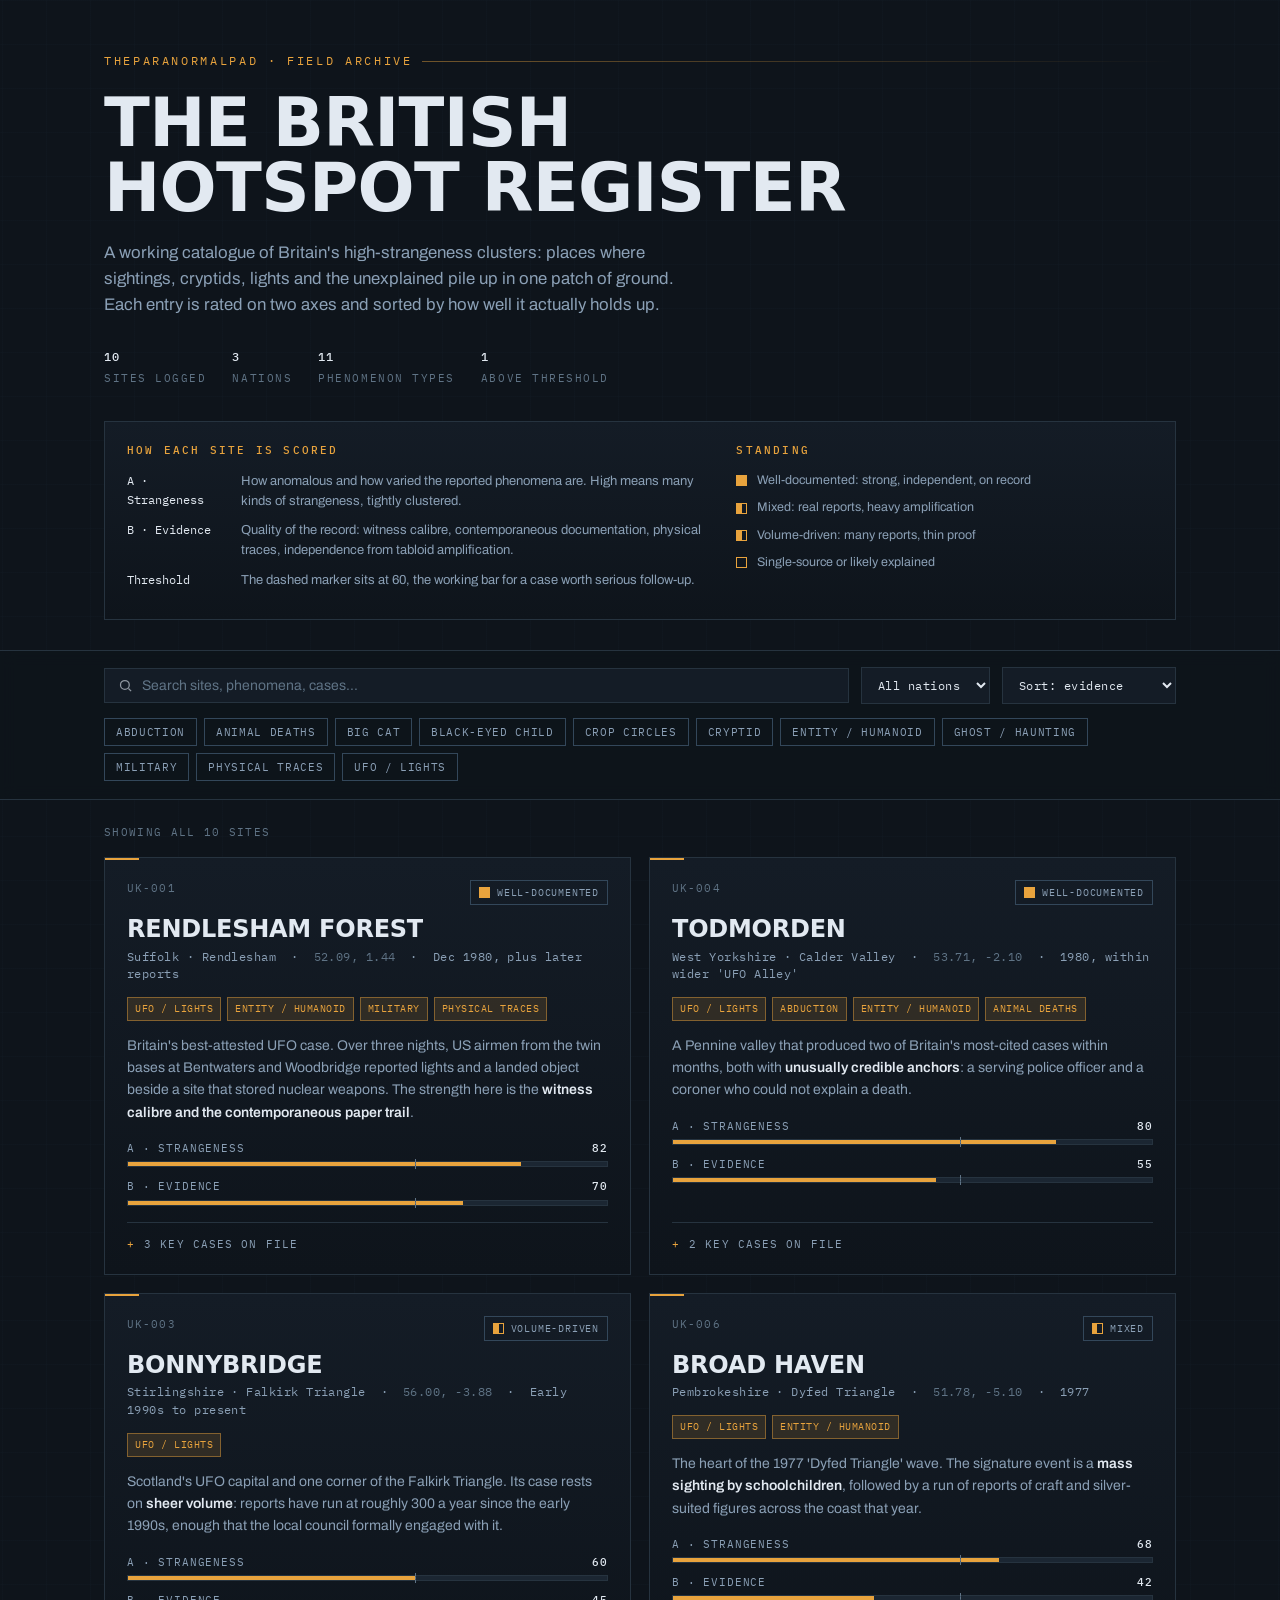
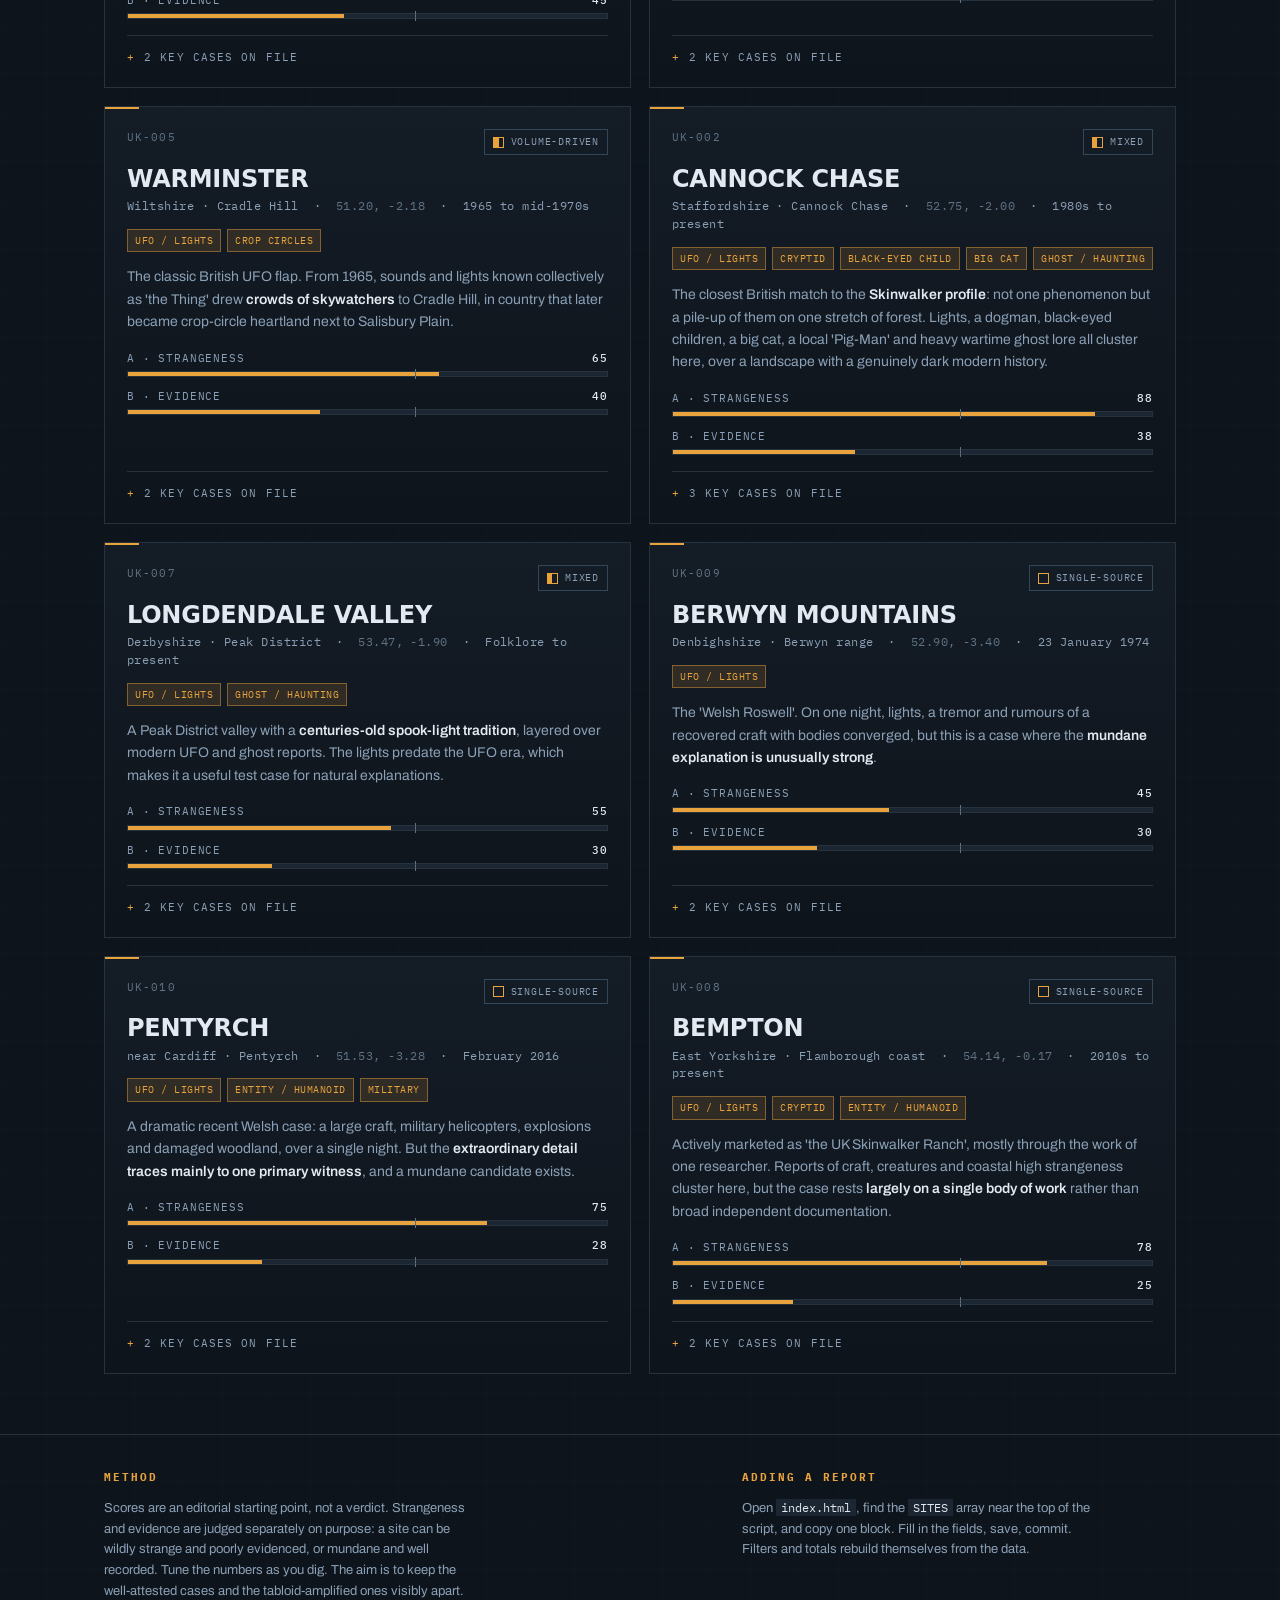
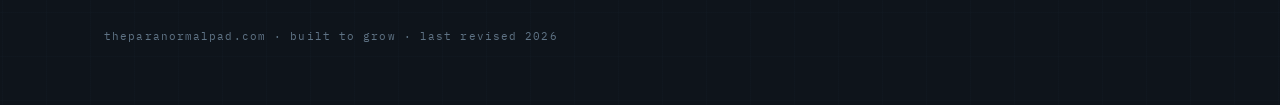
==== index.html @ cc6f07d6 "Create index.html" ====
<!DOCTYPE html>
<html lang="en-GB">
<head>
<meta charset="UTF-8" />
<meta name="viewport" content="width=device-width, initial-scale=1.0" />
<title>The British Hotspot Register</title>
<meta name="description" content="A working field catalogue of Britain's high-strangeness clusters, rated for strangeness and evidence quality." />
<link rel="preconnect" href="https://fonts.googleapis.com" />
<link rel="preconnect" href="https://fonts.gstatic.com" crossorigin />
<link href="https://fonts.googleapis.com/css2?family=Archivo:wght@400;500;600&family=Archivo+Expanded:wght@600;700;800&family=IBM+Plex+Mono:wght@400;500&display=swap" rel="stylesheet" />
<style>
  :root{
    --ink:#0e141b;
    --ink-2:#141c26;
    --ink-3:#1b2632;
    --line:#26333f;
    --line-2:#33475a;
    --haze:#8ba0b6;
    --haze-dim:#5f7385;
    --paper:#e2e9f1;
    --amber:#e8a33d;
    --amber-soft:rgba(232,163,61,0.14);
    --amber-line:rgba(232,163,61,0.45);
    --disp:"Archivo Expanded",system-ui,sans-serif;
    --body:"Archivo",system-ui,sans-serif;
    --mono:"IBM Plex Mono",ui-monospace,monospace;
  }

  *{box-sizing:border-box;margin:0;padding:0}

  html{scroll-behavior:smooth}

  body{
    background:var(--ink);
    color:var(--paper);
    font-family:var(--body);
    font-size:16px;
    line-height:1.55;
    -webkit-font-smoothing:antialiased;
    /* faint survey-grid wash, kept very low so it reads as texture not decoration */
    background-image:
      linear-gradient(rgba(51,71,90,0.05) 1px,transparent 1px),
      linear-gradient(90deg,rgba(51,71,90,0.05) 1px,transparent 1px);
    background-size:44px 44px;
    background-position:center top;
  }

  .wrap{max-width:1120px;margin:0 auto;padding:0 24px}

  /* ---------- Masthead ---------- */
  header{
    border-bottom:1px solid var(--line);
    padding:52px 0 30px;
    position:relative;
  }
  .eyebrow{
    font-family:var(--mono);
    font-size:12px;
    letter-spacing:0.22em;
    text-transform:uppercase;
    color:var(--amber);
    display:flex;
    gap:10px;
    align-items:center;
  }
  .eyebrow::after{
    content:"";
    height:1px;
    flex:1;
    background:linear-gradient(90deg,var(--amber-line),transparent);
  }
  h1{
    font-family:var(--disp);
    font-weight:800;
    font-size:clamp(2.1rem,6vw,4.2rem);
    line-height:0.98;
    letter-spacing:-0.01em;
    margin:20px 0 0;
    text-transform:uppercase;
  }
  .lede{
    color:var(--haze);
    max-width:60ch;
    margin-top:18px;
    font-size:1.05rem;
  }

  .readout{
    display:flex;
    flex-wrap:wrap;
    gap:26px;
    margin-top:30px;
    font-family:var(--mono);
    font-size:12px;
    letter-spacing:0.05em;
    color:var(--haze);
  }
  .readout b{color:var(--paper);font-weight:500}
  .readout span{display:block;color:var(--haze-dim);font-size:11px;letter-spacing:0.14em;text-transform:uppercase;margin-top:3px}

  /* ---------- Method key ---------- */
  .key{
    margin-top:34px;
    border:1px solid var(--line);
    background:linear-gradient(180deg,var(--ink-2),var(--ink));
    padding:20px 22px;
    display:grid;
    grid-template-columns:1.4fr 1fr;
    gap:26px;
  }
  .key h2{
    font-family:var(--mono);
    font-weight:500;
    font-size:11px;
    letter-spacing:0.2em;
    text-transform:uppercase;
    color:var(--amber);
    margin-bottom:12px;
  }
  .axis-row{display:flex;align-items:baseline;gap:10px;margin-bottom:9px;font-size:13px;color:var(--haze)}
  .axis-tag{font-family:var(--mono);color:var(--paper);font-size:12px;min-width:104px}
  .tiers{display:flex;flex-direction:column;gap:8px}
  .tier-line{display:flex;align-items:center;gap:10px;font-size:12.5px;color:var(--haze)}
  .pip{width:11px;height:11px;border:1px solid var(--amber);flex:none}
  .pip.solid{background:var(--amber)}
  .pip.two{background:linear-gradient(90deg,var(--amber) 50%,transparent 50%)}
  .pip.hollow{background:transparent}

  /* ---------- Controls ---------- */
  .controls{
    position:sticky;
    top:0;
    z-index:20;
    background:rgba(14,20,27,0.9);
    backdrop-filter:blur(8px);
    border-bottom:1px solid var(--line);
    padding:16px 0;
    margin-top:0;
  }
  .controls .wrap{display:flex;flex-wrap:wrap;gap:12px;align-items:center}
  .search{
    flex:1 1 220px;
    display:flex;align-items:center;gap:9px;
    background:var(--ink-2);
    border:1px solid var(--line);
    padding:9px 13px;
  }
  .search:focus-within{border-color:var(--amber-line)}
  .search svg{flex:none;opacity:0.6}
  .search input{
    background:none;border:none;outline:none;color:var(--paper);
    font-family:var(--body);font-size:14px;width:100%;
  }
  .search input::placeholder{color:var(--haze-dim)}

  select{
    background:var(--ink-2);
    color:var(--paper);
    border:1px solid var(--line);
    padding:9px 12px;
    font-family:var(--mono);
    font-size:12px;
    letter-spacing:0.04em;
    cursor:pointer;
  }
  select:focus-visible{outline:2px solid var(--amber);outline-offset:1px}

  .chips{display:flex;flex-wrap:wrap;gap:7px;padding:14px 0 2px}
  .chip{
    font-family:var(--mono);
    font-size:11px;
    letter-spacing:0.06em;
    text-transform:uppercase;
    color:var(--haze);
    background:transparent;
    border:1px solid var(--line-2);
    padding:6px 11px;
    cursor:pointer;
    transition:border-color .15s,color .15s,background .15s;
  }
  .chip:hover{color:var(--paper);border-color:var(--line-2)}
  .chip[aria-pressed="true"]{
    color:var(--ink);
    background:var(--amber);
    border-color:var(--amber);
  }
  .chip:focus-visible{outline:2px solid var(--amber);outline-offset:2px}

  .count{
    font-family:var(--mono);
    font-size:11px;
    letter-spacing:0.12em;
    text-transform:uppercase;
    color:var(--haze-dim);
    padding:16px 0 4px;
  }

  /* ---------- Cards ---------- */
  main{padding:8px 0 60px}
  .grid{display:grid;grid-template-columns:repeat(2,1fr);gap:18px;margin-top:12px}

  .card{
    border:1px solid var(--line);
    background:linear-gradient(180deg,var(--ink-2),var(--ink));
    padding:22px 22px 18px;
    display:flex;
    flex-direction:column;
    position:relative;
    opacity:0;
    transform:translateY(14px);
    animation:rise .5s ease forwards;
  }
  @keyframes rise{to{opacity:1;transform:none}}
  .card:hover{border-color:var(--line-2)}
  .card::before{
    content:"";
    position:absolute;top:0;left:0;width:34px;height:2px;background:var(--amber);
  }

  .card-top{display:flex;justify-content:space-between;align-items:flex-start;gap:12px}
  .caseid{font-family:var(--mono);font-size:11px;color:var(--haze-dim);letter-spacing:0.1em}
  .stamp{
    font-family:var(--mono);
    font-size:10px;
    letter-spacing:0.08em;
    text-transform:uppercase;
    color:var(--haze);
    border:1px solid var(--line-2);
    padding:4px 8px;
    display:flex;align-items:center;gap:7px;
    white-space:nowrap;
  }

  .card h3{
    font-family:var(--disp);
    font-weight:700;
    font-size:1.5rem;
    line-height:1.05;
    text-transform:uppercase;
    margin:12px 0 5px;
    letter-spacing:-0.01em;
  }
  .place{font-family:var(--mono);font-size:11.5px;color:var(--haze);letter-spacing:0.04em;margin-bottom:14px}
  .place .coords{color:var(--haze-dim)}

  .tags{display:flex;flex-wrap:wrap;gap:6px;margin-bottom:14px}
  .tag{
    font-family:var(--mono);
    font-size:10px;
    letter-spacing:0.05em;
    text-transform:uppercase;
    color:var(--amber);
    background:var(--amber-soft);
    border:1px solid var(--amber-line);
    padding:3px 7px;
  }

  .summary{color:var(--haze);font-size:14px;line-height:1.6;margin-bottom:16px}
  .summary strong{color:var(--paper);font-weight:600}

  /* twin-axis meters: the signature element */
  .meters{display:flex;flex-direction:column;gap:11px;margin-bottom:16px}
  .meter-label{
    display:flex;justify-content:space-between;
    font-family:var(--mono);font-size:10.5px;letter-spacing:0.08em;
    text-transform:uppercase;color:var(--haze);margin-bottom:5px;
  }
  .meter-label b{color:var(--paper);font-weight:500}
  .track{position:relative;height:6px;background:var(--ink-3);border:1px solid var(--line)}
  .fill{position:absolute;left:0;top:0;bottom:0;background:var(--amber)}
  .thresh{position:absolute;top:-3px;bottom:-3px;width:1px;background:var(--line-2);border-left:1px dashed var(--haze-dim)}

  details{border-top:1px solid var(--line);margin-top:auto}
  summary{
    list-style:none;cursor:pointer;
    font-family:var(--mono);font-size:11px;letter-spacing:0.1em;text-transform:uppercase;
    color:var(--haze);padding:13px 0 3px;display:flex;align-items:center;gap:9px;
  }
  summary::-webkit-details-marker{display:none}
  summary .plus{color:var(--amber);transition:transform .2s}
  details[open] summary .plus{transform:rotate(45deg)}
  summary:focus-visible{outline:2px solid var(--amber);outline-offset:2px}

  .cases{padding:6px 0 4px}
  .caserow{padding:10px 0;border-bottom:1px solid var(--line)}
  .caserow:last-child{border-bottom:none}
  .caseyr{font-family:var(--mono);font-size:11px;color:var(--amber);letter-spacing:0.05em}
  .casetitle{color:var(--paper);font-size:13.5px;font-weight:600;margin:2px 0 3px}
  .casedesc{color:var(--haze);font-size:13px;line-height:1.55}

  .notes{
    margin-top:12px;padding:12px 14px;background:var(--ink-3);border-left:2px solid var(--line-2);
    font-size:12.5px;color:var(--haze);line-height:1.55;
  }
  .notes b{color:var(--haze);font-family:var(--mono);font-size:10px;letter-spacing:0.12em;text-transform:uppercase;display:block;margin-bottom:5px;color:var(--haze-dim)}

  .sources{display:flex;flex-wrap:wrap;gap:14px;margin-top:14px;padding-top:12px;border-top:1px solid var(--line)}
  .sources a,.sources span{
    font-family:var(--mono);font-size:11px;letter-spacing:0.03em;color:var(--haze);
    text-decoration:none;border-bottom:1px solid transparent;
  }
  .sources a:hover{color:var(--amber);border-bottom-color:var(--amber-line)}
  .sources span{color:var(--haze-dim)}

  .empty{
    grid-column:1/-1;text-align:center;padding:60px 20px;color:var(--haze-dim);
    font-family:var(--mono);font-size:13px;letter-spacing:0.05em;
  }

  /* ---------- Footer ---------- */
  footer{border-top:1px solid var(--line);padding:34px 0 60px;color:var(--haze-dim);font-size:13px}
  footer .fgrid{display:grid;grid-template-columns:1.4fr 1fr;gap:30px}
  footer h4{font-family:var(--mono);font-size:11px;letter-spacing:0.18em;text-transform:uppercase;color:var(--amber);margin-bottom:12px}
  footer p{color:var(--haze);line-height:1.6;max-width:52ch}
  footer code{font-family:var(--mono);font-size:12px;color:var(--paper);background:var(--ink-3);padding:1px 5px}
  .brand{margin-top:26px;font-family:var(--mono);font-size:11px;letter-spacing:0.1em;color:var(--haze-dim)}

  @media (max-width:820px){
    .grid{grid-template-columns:1fr}
    .key{grid-template-columns:1fr;gap:18px}
    footer .fgrid{grid-template-columns:1fr}
  }
  @media (prefers-reduced-motion:reduce){
    .card{animation:none;opacity:1;transform:none}
    html{scroll-behavior:auto}
    summary .plus,.details[open] summary .plus{transition:none}
  }
</style>
</head>
<body>

<header>
  <div class="wrap">
    <div class="eyebrow">theparanormalpad · field archive</div>
    <h1>The British<br />Hotspot Register</h1>
    <p class="lede">A working catalogue of Britain's high-strangeness clusters: places where sightings, cryptids, lights and the unexplained pile up in one patch of ground. Each entry is rated on two axes and sorted by how well it actually holds up.</p>

    <div class="readout" id="readout"></div>

    <div class="key">
      <div>
        <h2>How each site is scored</h2>
        <div class="axis-row"><span class="axis-tag">A · Strangeness</span><span>How anomalous and how varied the reported phenomena are. High means many kinds of strangeness, tightly clustered.</span></div>
        <div class="axis-row"><span class="axis-tag">B · Evidence</span><span>Quality of the record: witness calibre, contemporaneous documentation, physical traces, independence from tabloid amplification.</span></div>
        <div class="axis-row"><span class="axis-tag">Threshold</span><span>The dashed marker sits at 60, the working bar for a case worth serious follow-up.</span></div>
      </div>
      <div>
        <h2>Standing</h2>
        <div class="tiers">
          <div class="tier-line"><span class="pip solid"></span> Well-documented: strong, independent, on record</div>
          <div class="tier-line"><span class="pip two"></span> Mixed: real reports, heavy amplification</div>
          <div class="tier-line"><span class="pip two"></span> Volume-driven: many reports, thin proof</div>
          <div class="tier-line"><span class="pip hollow"></span> Single-source or likely explained</div>
        </div>
      </div>
    </div>
  </div>
</header>

<div class="controls">
  <div class="wrap">
    <label class="search">
      <svg width="15" height="15" viewBox="0 0 24 24" fill="none" stroke="currentColor" stroke-width="2"><circle cx="11" cy="11" r="7"/><path d="M21 21l-4.3-4.3"/></svg>
      <input type="text" id="search" placeholder="Search sites, phenomena, cases..." aria-label="Search the register" />
    </label>
    <select id="nation" aria-label="Filter by nation">
      <option value="">All nations</option>
      <option value="England">England</option>
      <option value="Scotland">Scotland</option>
      <option value="Wales">Wales</option>
    </select>
    <select id="sort" aria-label="Sort sites">
      <option value="evidence">Sort: evidence</option>
      <option value="strangeness">Sort: strangeness</option>
      <option value="az">Sort: A to Z</option>
    </select>
  </div>
  <div class="wrap"><div class="chips" id="chips" role="group" aria-label="Filter by phenomenon"></div></div>
</div>

<main>
  <div class="wrap">
    <div class="count" id="count"></div>
    <div class="grid" id="grid"></div>
  </div>
</main>

<footer>
  <div class="wrap">
    <div class="fgrid">
      <div>
        <h4>Method</h4>
        <p>Scores are an editorial starting point, not a verdict. Strangeness and evidence are judged separately on purpose: a site can be wildly strange and poorly evidenced, or mundane and well recorded. Tune the numbers as you dig. The aim is to keep the well-attested cases and the tabloid-amplified ones visibly apart.</p>
      </div>
      <div>
        <h4>Adding a report</h4>
        <p>Open <code>index.html</code>, find the <code>SITES</code> array near the top of the script, and copy one block. Fill in the fields, save, commit. Filters and totals rebuild themselves from the data.</p>
      </div>
    </div>
    <div class="brand">theparanormalpad.com · built to grow · last revised 2026</div>
  </div>
</footer>

<script>
/* =====================================================================
   THE BRITISH HOTSPOT REGISTER  ·  data
   ---------------------------------------------------------------------
   To add a site, copy one { ... } block and edit it. Fields:
     id          short case code, shown top-left (e.g. "UK-011")
     name        site name
     nation      "England" | "Scotland" | "Wales"
     region      county / area line
     coords      rough lat,long as a string (for your future map)
     period      active date range, free text
     phenomena   array of tags (reused across the site to build filters)
     tier        "documented" | "mixed" | "volume" | "single"
     strangeness 0-100  (Axis A)
     evidence    0-100  (Axis B)
     summary     1-2 sentences, your words. <strong> allowed.
     cases       array of { year, title, desc }
     notes       skeptical / context line (optional)
     sources     array of { label, url }  -- omit url for a text-only note
   Keep dashes as plain hyphens.
   ===================================================================== */

const SITES = [
  {
    id:"UK-001", name:"Rendlesham Forest", nation:"England",
    region:"Suffolk · Rendlesham", coords:"52.09, 1.44",
    period:"Dec 1980, plus later reports",
    phenomena:["UFO / Lights","Entity / Humanoid","Military","Physical Traces"],
    tier:"documented", strangeness:82, evidence:70,
    summary:"Britain's best-attested UFO case. Over three nights, US airmen from the twin bases at Bentwaters and Woodbridge reported lights and a landed object beside a site that stored nuclear weapons. The strength here is the <strong>witness calibre and the contemporaneous paper trail</strong>.",
    cases:[
      {year:"1980", title:"The Halt memo", desc:"Deputy base commander Charles Halt filed an official memo describing lights that moved through the trees and appeared to direct beams down toward the weapons-storage area."},
      {year:"1980", title:"Ground traces", desc:"Investigators reported impressions in the forest floor and raised radiation readings at the alleged landing site, though interpretation of both is disputed."},
      {year:"2010s", title:"Burroughs medical case", desc:"Airman John Burroughs later won recognition of a service-connected injury; his medical records were held classified, a thread that keeps the case alive."}
    ],
    notes:"The mundane candidates (the Orfordness lighthouse, a bright fireball that night) are real and account for parts of it. What they do not cleanly cover is the close-range object multiple trained personnel described.",
    sources:[{label:"Wikipedia: Rendlesham Forest incident", url:"https://en.wikipedia.org/wiki/Rendlesham_Forest_incident"}]
  },
  {
    id:"UK-002", name:"Cannock Chase", nation:"England",
    region:"Staffordshire · Cannock Chase", coords:"52.75, -2.00",
    period:"1980s to present",
    phenomena:["UFO / Lights","Cryptid","Black-Eyed Child","Big Cat","Ghost / Haunting"],
    tier:"mixed", strangeness:88, evidence:38,
    summary:"The closest British match to the <strong>Skinwalker profile</strong>: not one phenomenon but a pile-up of them on one stretch of forest. Lights, a dogman, black-eyed children, a big cat, a local 'Pig-Man' and heavy wartime ghost lore all cluster here, over a landscape with a genuinely dark modern history.",
    cases:[
      {year:"2015", title:"Three red lights", desc:"Multiple witnesses reported a large craft with three red lights hovering over the forest; earlier the same year, hundreds reported a low, slow, house-shaking object."},
      {year:"2013+", title:"Black-eyed child", desc:"Recurring encounters with a pale child with wholly black eyes near Birches Valley. Sincere reports exist, but the story goes viral in cycles and is heavily tabloid-driven."},
      {year:"ongoing", title:"Dogman and big cat", desc:"Werewolf-type and black-panther sightings recur across the Chase, feeding the 'paranormal ecology' idea that one underlying strangeness drives them all."}
    ],
    notes:"A large, dark forest near dense population with a grim real history (the 1960s child murders) is close to a perfect engine for lore, independent of any anomaly. Treat the cluster as real and the cause as open.",
    sources:[
      {label:"Wikipedia: Cannock Chase", url:"https://en.wikipedia.org/wiki/Cannock_Chase"},
      {label:"Weird World: Cannock Chase hotspot", url:"https://weird-world.net/cannock-chase-paranormal-hotspot/"}
    ]
  },
  {
    id:"UK-003", name:"Bonnybridge", nation:"Scotland",
    region:"Stirlingshire · Falkirk Triangle", coords:"56.00, -3.88",
    period:"Early 1990s to present",
    phenomena:["UFO / Lights"],
    tier:"volume", strangeness:60, evidence:45,
    summary:"Scotland's UFO capital and one corner of the Falkirk Triangle. Its case rests on <strong>sheer volume</strong>: reports have run at roughly 300 a year since the early 1990s, enough that the local council formally engaged with it.",
    cases:[
      {year:"1992", title:"The flap begins", desc:"A wave of sightings around Bonnybridge kicked off a run that, unusually, never really stopped, turning a small town into a standing reporting hotspot."},
      {year:"ongoing", title:"Council petitions", desc:"Local councillor Billy Buchanan repeatedly pressed for official investigation on behalf of residents, a rare instance of local government taking the volume seriously."}
    ],
    notes:"Volume is a real phenomenon worth studying, but it is mostly lights and unexplained aerial objects, with little physical evidence. Flight paths and the reputation-feedback loop account for an unknown share.",
    sources:[{label:"Wikipedia: Bonnybridge", url:"https://en.wikipedia.org/wiki/Bonnybridge"}]
  },
  {
    id:"UK-004", name:"Todmorden", nation:"England",
    region:"West Yorkshire · Calder Valley", coords:"53.71, -2.10",
    period:"1980, within wider 'UFO Alley'",
    phenomena:["UFO / Lights","Abduction","Entity / Humanoid","Animal Deaths"],
    tier:"documented", strangeness:80, evidence:55,
    summary:"A Pennine valley that produced two of Britain's most-cited cases within months, both with <strong>unusually credible anchors</strong>: a serving police officer and a coroner who could not explain a death.",
    cases:[
      {year:"1980", title:"PC Alan Godfrey", desc:"A uniformed police officer reported a close encounter and possible missing time on a Todmorden road, later exploring the episode under regression. His standing as a witness is what keeps it discussed."},
      {year:"1980", title:"Zigmund Adamski", desc:"A miner found dead on a coal tip with unexplained burns and an unidentified ointment on his body. The coroner recorded that he could not explain the circumstances."}
    ],
    notes:"The Godfrey regression material is soft evidence and should be held lightly. The Adamski death is genuinely unresolved, which is rarer and more interesting than the UFO framing usually given it.",
    sources:[
      {label:"Wikipedia: Alan Godfrey", url:"https://en.wikipedia.org/wiki/Alan_Godfrey"},
      {label:"Wikipedia: Zigmund Adamski", url:"https://en.wikipedia.org/wiki/Zigmund_Adamski"}
    ]
  },
  {
    id:"UK-005", name:"Warminster", nation:"England",
    region:"Wiltshire · Cradle Hill", coords:"51.20, -2.18",
    period:"1965 to mid-1970s",
    phenomena:["UFO / Lights","Crop Circles"],
    tier:"volume", strangeness:65, evidence:40,
    summary:"The classic British UFO flap. From 1965, sounds and lights known collectively as 'the Thing' drew <strong>crowds of skywatchers</strong> to Cradle Hill, in country that later became crop-circle heartland next to Salisbury Plain.",
    cases:[
      {year:"1965", title:"The Thing", desc:"Reports of strange sounds and aerial objects around Warminster, popularised by local journalist Arthur Shuttlewood, grew into a years-long public phenomenon."},
      {year:"1960s-70s", title:"Cradle Hill vigils", desc:"Organised night watches drew large groups hoping to witness the lights, making Warminster an early template for the UFO-tourism feedback loop."}
    ],
    notes:"Proximity to a major military training area supplies obvious candidates for lights and sounds. The flap is historically important but heavily anecdotal and era-bound.",
    sources:[{label:"Wikipedia: Warminster", url:"https://en.wikipedia.org/wiki/Warminster"}]
  },
  {
    id:"UK-006", name:"Broad Haven", nation:"Wales",
    region:"Pembrokeshire · Dyfed Triangle", coords:"51.78, -5.10",
    period:"1977",
    phenomena:["UFO / Lights","Entity / Humanoid"],
    tier:"mixed", strangeness:68, evidence:42,
    summary:"The heart of the 1977 'Dyfed Triangle' wave. The signature event is a <strong>mass sighting by schoolchildren</strong>, followed by a run of reports of craft and silver-suited figures across the coast that year.",
    cases:[
      {year:"1977", title:"The school sighting", desc:"Pupils at Broad Haven Primary reported seeing a landed craft during a break; separated and asked to draw it, several produced broadly matching sketches."},
      {year:"1977", title:"Ripperston Farm", desc:"A nearby farm became a focus for reports of humanoid figures and further craft, extending the wave through the wider area."}
    ],
    notes:"Multiple young witnesses give the school case some weight, but children can prime each other, and later hoax explanations circulate. Genuine, but soft.",
    sources:[{label:"Wikipedia: Broad Haven", url:"https://en.wikipedia.org/wiki/Broad_Haven"}]
  },
  {
    id:"UK-007", name:"Longdendale Valley", nation:"England",
    region:"Derbyshire · Peak District", coords:"53.47, -1.90",
    period:"Folklore to present",
    phenomena:["UFO / Lights","Ghost / Haunting"],
    tier:"mixed", strangeness:55, evidence:30,
    summary:"A Peak District valley with a <strong>centuries-old spook-light tradition</strong>, layered over modern UFO and ghost reports. The lights predate the UFO era, which makes it a useful test case for natural explanations.",
    cases:[
      {year:"long-standing", title:"The Longdendale Lights", desc:"Recurring accounts of moving lights on the hills, long folded into local folklore before anyone framed them as UFOs."},
      {year:"modern", title:"Layered reports", desc:"Later decades added ghost sightings and aerial anomalies, giving the valley a multi-phenomenon reputation on a smaller scale than Cannock."}
    ],
    notes:"Earth-light and mundane candidates (distant headlights, atmospheric effects) are strong here precisely because the tradition is so old and so tied to specific terrain.",
    sources:[{label:"Wikipedia: Longdendale", url:"https://en.wikipedia.org/wiki/Longdendale"}]
  },
  {
    id:"UK-008", name:"Bempton", nation:"England",
    region:"East Yorkshire · Flamborough coast", coords:"54.14, -0.17",
    period:"2010s to present",
    phenomena:["UFO / Lights","Cryptid","Entity / Humanoid"],
    tier:"single", strangeness:78, evidence:25,
    summary:"Actively marketed as 'the UK Skinwalker Ranch', mostly through the work of one researcher. Reports of craft, creatures and coastal high strangeness cluster here, but the case rests <strong>largely on a single body of work</strong> rather than broad independent documentation.",
    cases:[
      {year:"ongoing", title:"Sinclair's casework", desc:"Researcher Paul Sinclair has compiled sightings along this stretch of coast and frames Bempton and the Flamborough area as a live, ongoing hotspot."},
      {year:"ongoing", title:"The branding", desc:"The direct 'British Skinwalker' comparison drives much of the attention, which is a reason to weigh the label separately from the underlying reports."}
    ],
    notes:"Take this one with more salt than the others: it is closer to one investigator building a case than an independently established cluster. Worth tracking, not yet worth leaning on.",
    sources:[
      {label:"Paranormal lecture (Sinclair)", url:"https://filezip.substack.com/p/the-uk-skinwalker-ranch-the-expose"}
    ]
  },
  {
    id:"UK-009", name:"Berwyn Mountains", nation:"Wales",
    region:"Denbighshire · Berwyn range", coords:"52.90, -3.40",
    period:"23 January 1974",
    phenomena:["UFO / Lights"],
    tier:"single", strangeness:45, evidence:30,
    summary:"The 'Welsh Roswell'. On one night, lights, a tremor and rumours of a recovered craft with bodies converged, but this is a case where the <strong>mundane explanation is unusually strong</strong>.",
    cases:[
      {year:"1974", title:"The night itself", desc:"A genuine earth tremor coincided with meteor activity and lights on the hills, and the combination fused in retelling into a crash narrative."},
      {year:"later", title:"The crash rumour", desc:"Claims of bodies and a military recovery attached themselves afterward, without support, and are widely regarded as embroidery on a natural event."}
    ],
    notes:"Included precisely as a contrast case: strange in reputation, well explained in fact. Good for calibrating how a mundane cluster can masquerade as an anomaly.",
    sources:[
      {label:"Context: earthquake plus bolide, Jan 1974"}
    ]
  },
  {
    id:"UK-010", name:"Pentyrch", nation:"Wales",
    region:"near Cardiff · Pentyrch", coords:"51.53, -3.28",
    period:"February 2016",
    phenomena:["UFO / Lights","Entity / Humanoid","Military"],
    tier:"single", strangeness:75, evidence:28,
    summary:"A dramatic recent Welsh case: a large craft, military helicopters, explosions and damaged woodland, over a single night. But the <strong>extraordinary detail traces mainly to one primary witness</strong>, and a mundane candidate exists.",
    cases:[
      {year:"2016", title:"The night of activity", desc:"Reports describe low-flying helicopters, road closures and a huge craft ejecting a smaller object, with claimed physical traces in nearby woodland."},
      {year:"2016", title:"Exercise Chameleon", desc:"The Army and RAF attributed the aircraft activity to a routine training exercise, and the site sits on a natural military corridor between St Athan and the Brecon Beacons."}
    ],
    notes:"The load-bearing testimony is thin and single-sourced, and the location supplies an ordinary explanation for a night of military aircraft. High interest, low current evidence.",
    sources:[
      {label:"Primary account via researcher Caz Clarke"}
    ]
  }
];

/* =====================================================================
   Rendering and filtering
   ===================================================================== */

const TIER_LABEL = {documented:"Well-documented", mixed:"Mixed", volume:"Volume-driven", single:"Single-source"};
const TIER_PIP   = {documented:"solid", mixed:"two", volume:"two", single:"hollow"};

const state = { q:"", nation:"", sort:"evidence", phenomena:new Set() };

const grid = document.getElementById("grid");
const countEl = document.getElementById("count");
const chipsEl = document.getElementById("chips");

// readout stats
(function readout(){
  const nations = new Set(SITES.map(s=>s.nation));
  const phen = new Set(SITES.flatMap(s=>s.phenomena));
  document.getElementById("readout").innerHTML = `
    <div><b>${SITES.length}</b><span>Sites logged</span></div>
    <div><b>${nations.size}</b><span>Nations</span></div>
    <div><b>${phen.size}</b><span>Phenomenon types</span></div>
    <div><b>${SITES.filter(s=>s.evidence>=60).length}</b><span>Above threshold</span></div>
  `;
})();

// phenomenon chips
const ALL_PHEN = [...new Set(SITES.flatMap(s=>s.phenomena))].sort();
ALL_PHEN.forEach(p=>{
  const b=document.createElement("button");
  b.className="chip"; b.textContent=p; b.setAttribute("aria-pressed","false");
  b.addEventListener("click",()=>{
    if(state.phenomena.has(p)){state.phenomena.delete(p);b.setAttribute("aria-pressed","false");}
    else{state.phenomena.add(p);b.setAttribute("aria-pressed","true");}
    render();
  });
  chipsEl.appendChild(b);
});

document.getElementById("search").addEventListener("input",e=>{state.q=e.target.value.toLowerCase();render();});
document.getElementById("nation").addEventListener("change",e=>{state.nation=e.target.value;render();});
document.getElementById("sort").addEventListener("change",e=>{state.sort=e.target.value;render();});

function matches(s){
  if(state.nation && s.nation!==state.nation) return false;
  if(state.phenomena.size && ![...state.phenomena].every(p=>s.phenomena.includes(p))) return false;
  if(state.q){
    const hay=(s.name+" "+s.region+" "+s.summary+" "+s.phenomena.join(" ")+" "+s.cases.map(c=>c.title+" "+c.desc).join(" ")).toLowerCase();
    if(!hay.includes(state.q)) return false;
  }
  return true;
}

function sortList(list){
  if(state.sort==="az") return list.sort((a,b)=>a.name.localeCompare(b.name));
  const k = state.sort==="strangeness" ? "strangeness" : "evidence";
  return list.sort((a,b)=>b[k]-a[k]);
}

function esc(t){return t.replace(/&/g,"&amp;").replace(/</g,"&lt;").replace(/>/g,"&gt;");}
function rich(t){ // allow only <strong>
  return esc(t).replace(/&lt;strong&gt;/g,"<strong>").replace(/&lt;\/strong&gt;/g,"</strong>");
}

function meter(label, val){
  return `<div>
    <div class="meter-label"><span>${label}</span><b>${val}</b></div>
    <div class="track"><div class="fill" style="width:${val}%"></div><div class="thresh" style="left:60%"></div></div>
  </div>`;
}

function sourceHTML(src){
  return src.map(x=> x.url
    ? `<a href="${x.url}" target="_blank" rel="noopener">${esc(x.label)} &#8599;</a>`
    : `<span>${esc(x.label)}</span>`
  ).join("");
}

function card(s,i){
  return `<article class="card" style="animation-delay:${Math.min(i*60,420)}ms">
    <div class="card-top">
      <span class="caseid">${s.id}</span>
      <span class="stamp"><span class="pip ${TIER_PIP[s.tier]}"></span>${TIER_LABEL[s.tier]}</span>
    </div>
    <h3>${esc(s.name)}</h3>
    <div class="place">${esc(s.region)} &nbsp;·&nbsp; <span class="coords">${esc(s.coords)}</span> &nbsp;·&nbsp; ${esc(s.period)}</div>
    <div class="tags">${s.phenomena.map(p=>`<span class="tag">${esc(p)}</span>`).join("")}</div>
    <p class="summary">${rich(s.summary)}</p>
    <div class="meters">
      ${meter("A · Strangeness", s.strangeness)}
      ${meter("B · Evidence", s.evidence)}
    </div>
    <details>
      <summary><span class="plus">+</span> ${s.cases.length} key case${s.cases.length>1?"s":""} on file</summary>
      <div class="cases">
        ${s.cases.map(c=>`<div class="caserow"><div class="caseyr">${esc(c.year)}</div><div class="casetitle">${esc(c.title)}</div><div class="casedesc">${esc(c.desc)}</div></div>`).join("")}
      </div>
      ${s.notes?`<div class="notes"><b>Skeptical read</b>${esc(s.notes)}</div>`:""}
      <div class="sources">${sourceHTML(s.sources)}</div>
    </details>
  </article>`;
}

function render(){
  const list=sortList(SITES.filter(matches));
  countEl.textContent = list.length===SITES.length
    ? `Showing all ${SITES.length} sites`
    : `${list.length} of ${SITES.length} sites`;
  grid.innerHTML = list.length
    ? list.map(card).join("")
    : `<div class="empty">No sites match those filters. Clear one to widen the search.</div>`;
}

render();
</script>
</body>
</html>
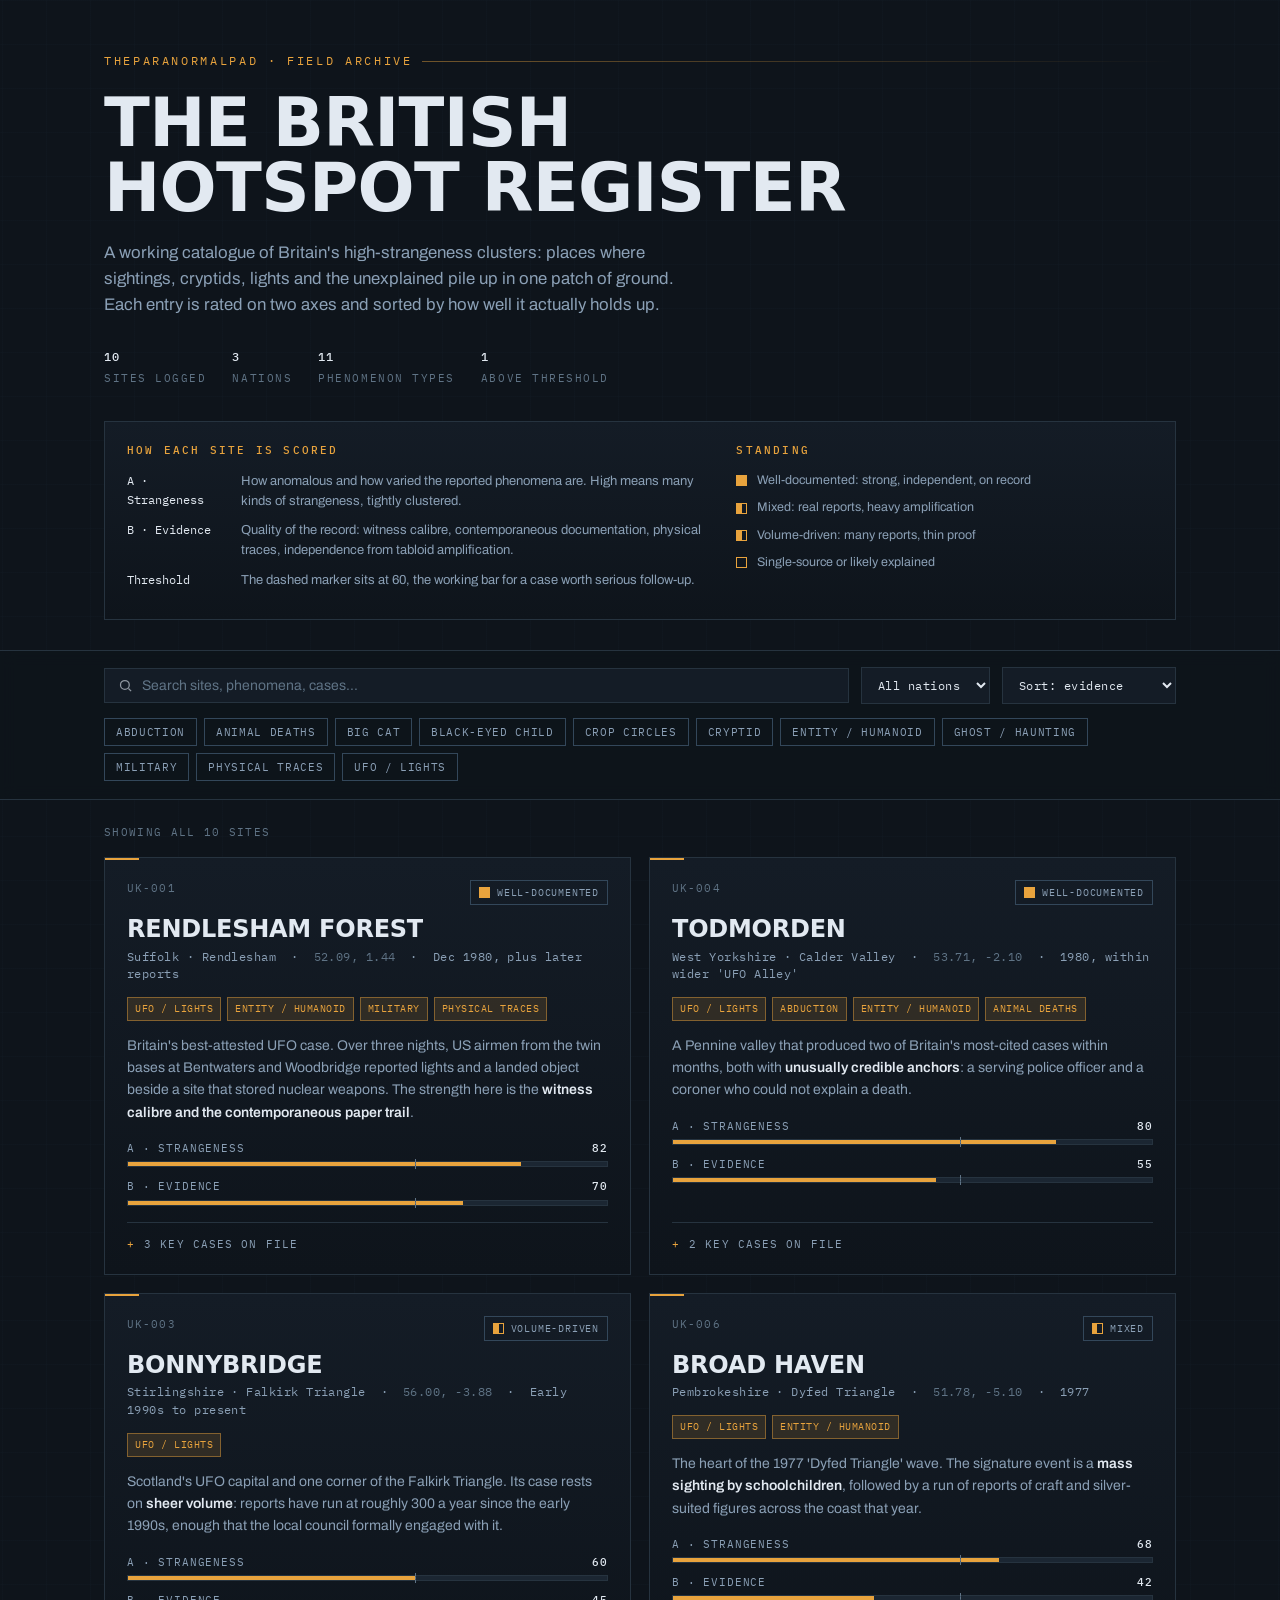
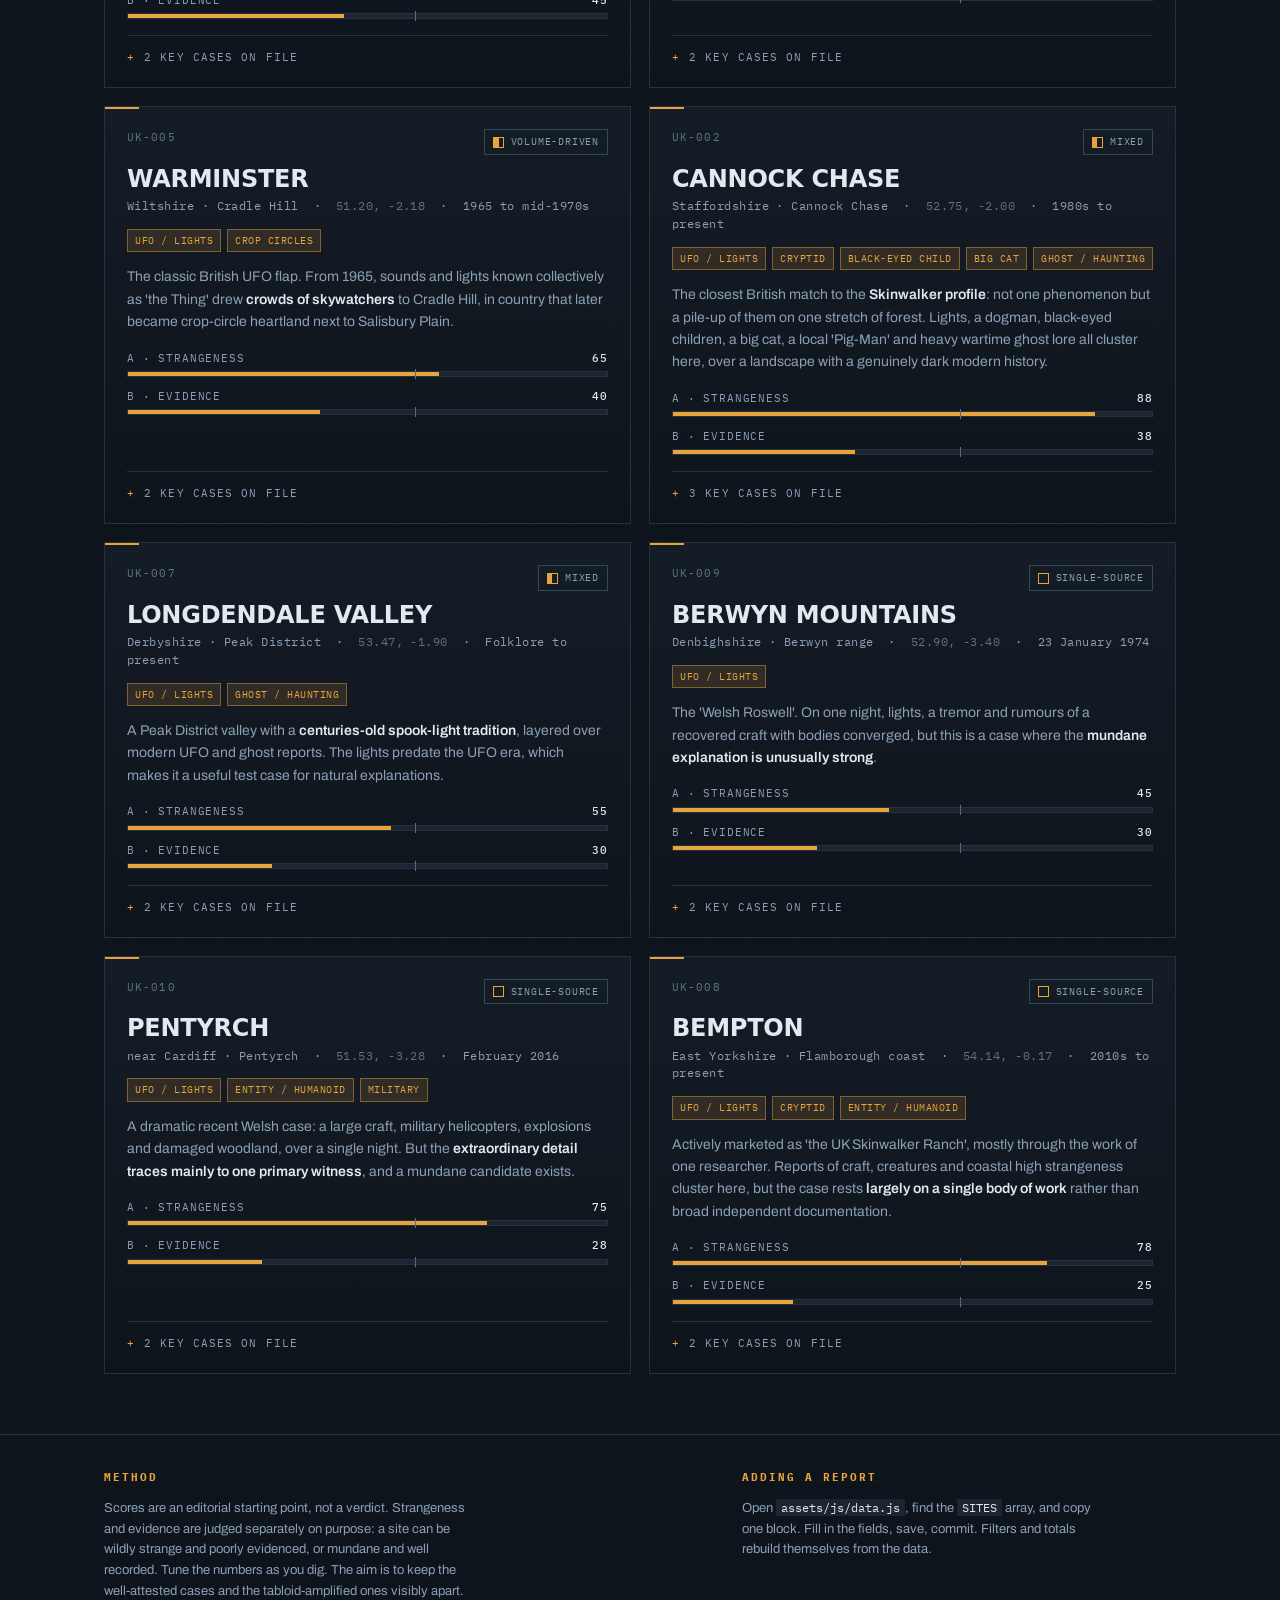
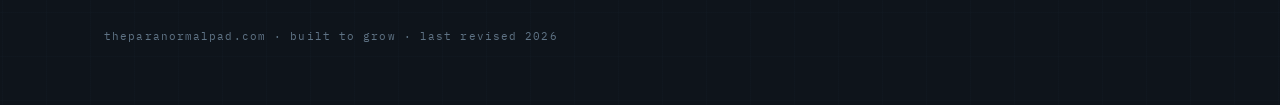
==== commit 325f74f8: "Split inline index.html into maintainable structure Extract CSS, data, and rendering/wiring logic ou" ====
--- a/index.html
+++ b/index.html
@@ -8,324 +8,7 @@
 <link rel="preconnect" href="https://fonts.googleapis.com" />
 <link rel="preconnect" href="https://fonts.gstatic.com" crossorigin />
 <link href="https://fonts.googleapis.com/css2?family=Archivo:wght@400;500;600&family=Archivo+Expanded:wght@600;700;800&family=IBM+Plex+Mono:wght@400;500&display=swap" rel="stylesheet" />
-<style>
-  :root{
-    --ink:#0e141b;
-    --ink-2:#141c26;
-    --ink-3:#1b2632;
-    --line:#26333f;
-    --line-2:#33475a;
-    --haze:#8ba0b6;
-    --haze-dim:#5f7385;
-    --paper:#e2e9f1;
-    --amber:#e8a33d;
-    --amber-soft:rgba(232,163,61,0.14);
-    --amber-line:rgba(232,163,61,0.45);
-    --disp:"Archivo Expanded",system-ui,sans-serif;
-    --body:"Archivo",system-ui,sans-serif;
-    --mono:"IBM Plex Mono",ui-monospace,monospace;
-  }
-
-  *{box-sizing:border-box;margin:0;padding:0}
-
-  html{scroll-behavior:smooth}
-
-  body{
-    background:var(--ink);
-    color:var(--paper);
-    font-family:var(--body);
-    font-size:16px;
-    line-height:1.55;
-    -webkit-font-smoothing:antialiased;
-    /* faint survey-grid wash, kept very low so it reads as texture not decoration */
-    background-image:
-      linear-gradient(rgba(51,71,90,0.05) 1px,transparent 1px),
-      linear-gradient(90deg,rgba(51,71,90,0.05) 1px,transparent 1px);
-    background-size:44px 44px;
-    background-position:center top;
-  }
-
-  .wrap{max-width:1120px;margin:0 auto;padding:0 24px}
-
-  /* ---------- Masthead ---------- */
-  header{
-    border-bottom:1px solid var(--line);
-    padding:52px 0 30px;
-    position:relative;
-  }
-  .eyebrow{
-    font-family:var(--mono);
-    font-size:12px;
-    letter-spacing:0.22em;
-    text-transform:uppercase;
-    color:var(--amber);
-    display:flex;
-    gap:10px;
-    align-items:center;
-  }
-  .eyebrow::after{
-    content:"";
-    height:1px;
-    flex:1;
-    background:linear-gradient(90deg,var(--amber-line),transparent);
-  }
-  h1{
-    font-family:var(--disp);
-    font-weight:800;
-    font-size:clamp(2.1rem,6vw,4.2rem);
-    line-height:0.98;
-    letter-spacing:-0.01em;
-    margin:20px 0 0;
-    text-transform:uppercase;
-  }
-  .lede{
-    color:var(--haze);
-    max-width:60ch;
-    margin-top:18px;
-    font-size:1.05rem;
-  }
-
-  .readout{
-    display:flex;
-    flex-wrap:wrap;
-    gap:26px;
-    margin-top:30px;
-    font-family:var(--mono);
-    font-size:12px;
-    letter-spacing:0.05em;
-    color:var(--haze);
-  }
-  .readout b{color:var(--paper);font-weight:500}
-  .readout span{display:block;color:var(--haze-dim);font-size:11px;letter-spacing:0.14em;text-transform:uppercase;margin-top:3px}
-
-  /* ---------- Method key ---------- */
-  .key{
-    margin-top:34px;
-    border:1px solid var(--line);
-    background:linear-gradient(180deg,var(--ink-2),var(--ink));
-    padding:20px 22px;
-    display:grid;
-    grid-template-columns:1.4fr 1fr;
-    gap:26px;
-  }
-  .key h2{
-    font-family:var(--mono);
-    font-weight:500;
-    font-size:11px;
-    letter-spacing:0.2em;
-    text-transform:uppercase;
-    color:var(--amber);
-    margin-bottom:12px;
-  }
-  .axis-row{display:flex;align-items:baseline;gap:10px;margin-bottom:9px;font-size:13px;color:var(--haze)}
-  .axis-tag{font-family:var(--mono);color:var(--paper);font-size:12px;min-width:104px}
-  .tiers{display:flex;flex-direction:column;gap:8px}
-  .tier-line{display:flex;align-items:center;gap:10px;font-size:12.5px;color:var(--haze)}
-  .pip{width:11px;height:11px;border:1px solid var(--amber);flex:none}
-  .pip.solid{background:var(--amber)}
-  .pip.two{background:linear-gradient(90deg,var(--amber) 50%,transparent 50%)}
-  .pip.hollow{background:transparent}
-
-  /* ---------- Controls ---------- */
-  .controls{
-    position:sticky;
-    top:0;
-    z-index:20;
-    background:rgba(14,20,27,0.9);
-    backdrop-filter:blur(8px);
-    border-bottom:1px solid var(--line);
-    padding:16px 0;
-    margin-top:0;
-  }
-  .controls .wrap{display:flex;flex-wrap:wrap;gap:12px;align-items:center}
-  .search{
-    flex:1 1 220px;
-    display:flex;align-items:center;gap:9px;
-    background:var(--ink-2);
-    border:1px solid var(--line);
-    padding:9px 13px;
-  }
-  .search:focus-within{border-color:var(--amber-line)}
-  .search svg{flex:none;opacity:0.6}
-  .search input{
-    background:none;border:none;outline:none;color:var(--paper);
-    font-family:var(--body);font-size:14px;width:100%;
-  }
-  .search input::placeholder{color:var(--haze-dim)}
-
-  select{
-    background:var(--ink-2);
-    color:var(--paper);
-    border:1px solid var(--line);
-    padding:9px 12px;
-    font-family:var(--mono);
-    font-size:12px;
-    letter-spacing:0.04em;
-    cursor:pointer;
-  }
-  select:focus-visible{outline:2px solid var(--amber);outline-offset:1px}
-
-  .chips{display:flex;flex-wrap:wrap;gap:7px;padding:14px 0 2px}
-  .chip{
-    font-family:var(--mono);
-    font-size:11px;
-    letter-spacing:0.06em;
-    text-transform:uppercase;
-    color:var(--haze);
-    background:transparent;
-    border:1px solid var(--line-2);
-    padding:6px 11px;
-    cursor:pointer;
-    transition:border-color .15s,color .15s,background .15s;
-  }
-  .chip:hover{color:var(--paper);border-color:var(--line-2)}
-  .chip[aria-pressed="true"]{
-    color:var(--ink);
-    background:var(--amber);
-    border-color:var(--amber);
-  }
-  .chip:focus-visible{outline:2px solid var(--amber);outline-offset:2px}
-
-  .count{
-    font-family:var(--mono);
-    font-size:11px;
-    letter-spacing:0.12em;
-    text-transform:uppercase;
-    color:var(--haze-dim);
-    padding:16px 0 4px;
-  }
-
-  /* ---------- Cards ---------- */
-  main{padding:8px 0 60px}
-  .grid{display:grid;grid-template-columns:repeat(2,1fr);gap:18px;margin-top:12px}
-
-  .card{
-    border:1px solid var(--line);
-    background:linear-gradient(180deg,var(--ink-2),var(--ink));
-    padding:22px 22px 18px;
-    display:flex;
-    flex-direction:column;
-    position:relative;
-    opacity:0;
-    transform:translateY(14px);
-    animation:rise .5s ease forwards;
-  }
-  @keyframes rise{to{opacity:1;transform:none}}
-  .card:hover{border-color:var(--line-2)}
-  .card::before{
-    content:"";
-    position:absolute;top:0;left:0;width:34px;height:2px;background:var(--amber);
-  }
-
-  .card-top{display:flex;justify-content:space-between;align-items:flex-start;gap:12px}
-  .caseid{font-family:var(--mono);font-size:11px;color:var(--haze-dim);letter-spacing:0.1em}
-  .stamp{
-    font-family:var(--mono);
-    font-size:10px;
-    letter-spacing:0.08em;
-    text-transform:uppercase;
-    color:var(--haze);
-    border:1px solid var(--line-2);
-    padding:4px 8px;
-    display:flex;align-items:center;gap:7px;
-    white-space:nowrap;
-  }
-
-  .card h3{
-    font-family:var(--disp);
-    font-weight:700;
-    font-size:1.5rem;
-    line-height:1.05;
-    text-transform:uppercase;
-    margin:12px 0 5px;
-    letter-spacing:-0.01em;
-  }
-  .place{font-family:var(--mono);font-size:11.5px;color:var(--haze);letter-spacing:0.04em;margin-bottom:14px}
-  .place .coords{color:var(--haze-dim)}
-
-  .tags{display:flex;flex-wrap:wrap;gap:6px;margin-bottom:14px}
-  .tag{
-    font-family:var(--mono);
-    font-size:10px;
-    letter-spacing:0.05em;
-    text-transform:uppercase;
-    color:var(--amber);
-    background:var(--amber-soft);
-    border:1px solid var(--amber-line);
-    padding:3px 7px;
-  }
-
-  .summary{color:var(--haze);font-size:14px;line-height:1.6;margin-bottom:16px}
-  .summary strong{color:var(--paper);font-weight:600}
-
-  /* twin-axis meters: the signature element */
-  .meters{display:flex;flex-direction:column;gap:11px;margin-bottom:16px}
-  .meter-label{
-    display:flex;justify-content:space-between;
-    font-family:var(--mono);font-size:10.5px;letter-spacing:0.08em;
-    text-transform:uppercase;color:var(--haze);margin-bottom:5px;
-  }
-  .meter-label b{color:var(--paper);font-weight:500}
-  .track{position:relative;height:6px;background:var(--ink-3);border:1px solid var(--line)}
-  .fill{position:absolute;left:0;top:0;bottom:0;background:var(--amber)}
-  .thresh{position:absolute;top:-3px;bottom:-3px;width:1px;background:var(--line-2);border-left:1px dashed var(--haze-dim)}
-
-  details{border-top:1px solid var(--line);margin-top:auto}
-  summary{
-    list-style:none;cursor:pointer;
-    font-family:var(--mono);font-size:11px;letter-spacing:0.1em;text-transform:uppercase;
-    color:var(--haze);padding:13px 0 3px;display:flex;align-items:center;gap:9px;
-  }
-  summary::-webkit-details-marker{display:none}
-  summary .plus{color:var(--amber);transition:transform .2s}
-  details[open] summary .plus{transform:rotate(45deg)}
-  summary:focus-visible{outline:2px solid var(--amber);outline-offset:2px}
-
-  .cases{padding:6px 0 4px}
-  .caserow{padding:10px 0;border-bottom:1px solid var(--line)}
-  .caserow:last-child{border-bottom:none}
-  .caseyr{font-family:var(--mono);font-size:11px;color:var(--amber);letter-spacing:0.05em}
-  .casetitle{color:var(--paper);font-size:13.5px;font-weight:600;margin:2px 0 3px}
-  .casedesc{color:var(--haze);font-size:13px;line-height:1.55}
-
-  .notes{
-    margin-top:12px;padding:12px 14px;background:var(--ink-3);border-left:2px solid var(--line-2);
-    font-size:12.5px;color:var(--haze);line-height:1.55;
-  }
-  .notes b{color:var(--haze);font-family:var(--mono);font-size:10px;letter-spacing:0.12em;text-transform:uppercase;display:block;margin-bottom:5px;color:var(--haze-dim)}
-
-  .sources{display:flex;flex-wrap:wrap;gap:14px;margin-top:14px;padding-top:12px;border-top:1px solid var(--line)}
-  .sources a,.sources span{
-    font-family:var(--mono);font-size:11px;letter-spacing:0.03em;color:var(--haze);
-    text-decoration:none;border-bottom:1px solid transparent;
-  }
-  .sources a:hover{color:var(--amber);border-bottom-color:var(--amber-line)}
-  .sources span{color:var(--haze-dim)}
-
-  .empty{
-    grid-column:1/-1;text-align:center;padding:60px 20px;color:var(--haze-dim);
-    font-family:var(--mono);font-size:13px;letter-spacing:0.05em;
-  }
-
-  /* ---------- Footer ---------- */
-  footer{border-top:1px solid var(--line);padding:34px 0 60px;color:var(--haze-dim);font-size:13px}
-  footer .fgrid{display:grid;grid-template-columns:1.4fr 1fr;gap:30px}
-  footer h4{font-family:var(--mono);font-size:11px;letter-spacing:0.18em;text-transform:uppercase;color:var(--amber);margin-bottom:12px}
-  footer p{color:var(--haze);line-height:1.6;max-width:52ch}
-  footer code{font-family:var(--mono);font-size:12px;color:var(--paper);background:var(--ink-3);padding:1px 5px}
-  .brand{margin-top:26px;font-family:var(--mono);font-size:11px;letter-spacing:0.1em;color:var(--haze-dim)}
-
-  @media (max-width:820px){
-    .grid{grid-template-columns:1fr}
-    .key{grid-template-columns:1fr;gap:18px}
-    footer .fgrid{grid-template-columns:1fr}
-  }
-  @media (prefers-reduced-motion:reduce){
-    .card{animation:none;opacity:1;transform:none}
-    html{scroll-behavior:auto}
-    summary .plus,.details[open] summary .plus{transition:none}
-  }
-</style>
+<link rel="stylesheet" href="assets/css/styles.css" />
 </head>
 <body>
 
@@ -394,305 +77,15 @@
       </div>
       <div>
         <h4>Adding a report</h4>
-        <p>Open <code>index.html</code>, find the <code>SITES</code> array near the top of the script, and copy one block. Fill in the fields, save, commit. Filters and totals rebuild themselves from the data.</p>
+        <p>Open <code>assets/js/data.js</code>, find the <code>SITES</code> array, and copy one block. Fill in the fields, save, commit. Filters and totals rebuild themselves from the data.</p>
       </div>
     </div>
     <div class="brand">theparanormalpad.com · built to grow · last revised 2026</div>
   </div>
 </footer>
 
-<script>
-/* =====================================================================
-   THE BRITISH HOTSPOT REGISTER  ·  data
-   ---------------------------------------------------------------------
-   To add a site, copy one { ... } block and edit it. Fields:
-     id          short case code, shown top-left (e.g. "UK-011")
-     name        site name
-     nation      "England" | "Scotland" | "Wales"
-     region      county / area line
-     coords      rough lat,long as a string (for your future map)
-     period      active date range, free text
-     phenomena   array of tags (reused across the site to build filters)
-     tier        "documented" | "mixed" | "volume" | "single"
-     strangeness 0-100  (Axis A)
-     evidence    0-100  (Axis B)
-     summary     1-2 sentences, your words. <strong> allowed.
-     cases       array of { year, title, desc }
-     notes       skeptical / context line (optional)
-     sources     array of { label, url }  -- omit url for a text-only note
-   Keep dashes as plain hyphens.
-   ===================================================================== */
-
-const SITES = [
-  {
-    id:"UK-001", name:"Rendlesham Forest", nation:"England",
-    region:"Suffolk · Rendlesham", coords:"52.09, 1.44",
-    period:"Dec 1980, plus later reports",
-    phenomena:["UFO / Lights","Entity / Humanoid","Military","Physical Traces"],
-    tier:"documented", strangeness:82, evidence:70,
-    summary:"Britain's best-attested UFO case. Over three nights, US airmen from the twin bases at Bentwaters and Woodbridge reported lights and a landed object beside a site that stored nuclear weapons. The strength here is the <strong>witness calibre and the contemporaneous paper trail</strong>.",
-    cases:[
-      {year:"1980", title:"The Halt memo", desc:"Deputy base commander Charles Halt filed an official memo describing lights that moved through the trees and appeared to direct beams down toward the weapons-storage area."},
-      {year:"1980", title:"Ground traces", desc:"Investigators reported impressions in the forest floor and raised radiation readings at the alleged landing site, though interpretation of both is disputed."},
-      {year:"2010s", title:"Burroughs medical case", desc:"Airman John Burroughs later won recognition of a service-connected injury; his medical records were held classified, a thread that keeps the case alive."}
-    ],
-    notes:"The mundane candidates (the Orfordness lighthouse, a bright fireball that night) are real and account for parts of it. What they do not cleanly cover is the close-range object multiple trained personnel described.",
-    sources:[{label:"Wikipedia: Rendlesham Forest incident", url:"https://en.wikipedia.org/wiki/Rendlesham_Forest_incident"}]
-  },
-  {
-    id:"UK-002", name:"Cannock Chase", nation:"England",
-    region:"Staffordshire · Cannock Chase", coords:"52.75, -2.00",
-    period:"1980s to present",
-    phenomena:["UFO / Lights","Cryptid","Black-Eyed Child","Big Cat","Ghost / Haunting"],
-    tier:"mixed", strangeness:88, evidence:38,
-    summary:"The closest British match to the <strong>Skinwalker profile</strong>: not one phenomenon but a pile-up of them on one stretch of forest. Lights, a dogman, black-eyed children, a big cat, a local 'Pig-Man' and heavy wartime ghost lore all cluster here, over a landscape with a genuinely dark modern history.",
-    cases:[
-      {year:"2015", title:"Three red lights", desc:"Multiple witnesses reported a large craft with three red lights hovering over the forest; earlier the same year, hundreds reported a low, slow, house-shaking object."},
-      {year:"2013+", title:"Black-eyed child", desc:"Recurring encounters with a pale child with wholly black eyes near Birches Valley. Sincere reports exist, but the story goes viral in cycles and is heavily tabloid-driven."},
-      {year:"ongoing", title:"Dogman and big cat", desc:"Werewolf-type and black-panther sightings recur across the Chase, feeding the 'paranormal ecology' idea that one underlying strangeness drives them all."}
-    ],
-    notes:"A large, dark forest near dense population with a grim real history (the 1960s child murders) is close to a perfect engine for lore, independent of any anomaly. Treat the cluster as real and the cause as open.",
-    sources:[
-      {label:"Wikipedia: Cannock Chase", url:"https://en.wikipedia.org/wiki/Cannock_Chase"},
-      {label:"Weird World: Cannock Chase hotspot", url:"https://weird-world.net/cannock-chase-paranormal-hotspot/"}
-    ]
-  },
-  {
-    id:"UK-003", name:"Bonnybridge", nation:"Scotland",
-    region:"Stirlingshire · Falkirk Triangle", coords:"56.00, -3.88",
-    period:"Early 1990s to present",
-    phenomena:["UFO / Lights"],
-    tier:"volume", strangeness:60, evidence:45,
-    summary:"Scotland's UFO capital and one corner of the Falkirk Triangle. Its case rests on <strong>sheer volume</strong>: reports have run at roughly 300 a year since the early 1990s, enough that the local council formally engaged with it.",
-    cases:[
-      {year:"1992", title:"The flap begins", desc:"A wave of sightings around Bonnybridge kicked off a run that, unusually, never really stopped, turning a small town into a standing reporting hotspot."},
-      {year:"ongoing", title:"Council petitions", desc:"Local councillor Billy Buchanan repeatedly pressed for official investigation on behalf of residents, a rare instance of local government taking the volume seriously."}
-    ],
-    notes:"Volume is a real phenomenon worth studying, but it is mostly lights and unexplained aerial objects, with little physical evidence. Flight paths and the reputation-feedback loop account for an unknown share.",
-    sources:[{label:"Wikipedia: Bonnybridge", url:"https://en.wikipedia.org/wiki/Bonnybridge"}]
-  },
-  {
-    id:"UK-004", name:"Todmorden", nation:"England",
-    region:"West Yorkshire · Calder Valley", coords:"53.71, -2.10",
-    period:"1980, within wider 'UFO Alley'",
-    phenomena:["UFO / Lights","Abduction","Entity / Humanoid","Animal Deaths"],
-    tier:"documented", strangeness:80, evidence:55,
-    summary:"A Pennine valley that produced two of Britain's most-cited cases within months, both with <strong>unusually credible anchors</strong>: a serving police officer and a coroner who could not explain a death.",
-    cases:[
-      {year:"1980", title:"PC Alan Godfrey", desc:"A uniformed police officer reported a close encounter and possible missing time on a Todmorden road, later exploring the episode under regression. His standing as a witness is what keeps it discussed."},
-      {year:"1980", title:"Zigmund Adamski", desc:"A miner found dead on a coal tip with unexplained burns and an unidentified ointment on his body. The coroner recorded that he could not explain the circumstances."}
-    ],
-    notes:"The Godfrey regression material is soft evidence and should be held lightly. The Adamski death is genuinely unresolved, which is rarer and more interesting than the UFO framing usually given it.",
-    sources:[
-      {label:"Wikipedia: Alan Godfrey", url:"https://en.wikipedia.org/wiki/Alan_Godfrey"},
-      {label:"Wikipedia: Zigmund Adamski", url:"https://en.wikipedia.org/wiki/Zigmund_Adamski"}
-    ]
-  },
-  {
-    id:"UK-005", name:"Warminster", nation:"England",
-    region:"Wiltshire · Cradle Hill", coords:"51.20, -2.18",
-    period:"1965 to mid-1970s",
-    phenomena:["UFO / Lights","Crop Circles"],
-    tier:"volume", strangeness:65, evidence:40,
-    summary:"The classic British UFO flap. From 1965, sounds and lights known collectively as 'the Thing' drew <strong>crowds of skywatchers</strong> to Cradle Hill, in country that later became crop-circle heartland next to Salisbury Plain.",
-    cases:[
-      {year:"1965", title:"The Thing", desc:"Reports of strange sounds and aerial objects around Warminster, popularised by local journalist Arthur Shuttlewood, grew into a years-long public phenomenon."},
-      {year:"1960s-70s", title:"Cradle Hill vigils", desc:"Organised night watches drew large groups hoping to witness the lights, making Warminster an early template for the UFO-tourism feedback loop."}
-    ],
-    notes:"Proximity to a major military training area supplies obvious candidates for lights and sounds. The flap is historically important but heavily anecdotal and era-bound.",
-    sources:[{label:"Wikipedia: Warminster", url:"https://en.wikipedia.org/wiki/Warminster"}]
-  },
-  {
-    id:"UK-006", name:"Broad Haven", nation:"Wales",
-    region:"Pembrokeshire · Dyfed Triangle", coords:"51.78, -5.10",
-    period:"1977",
-    phenomena:["UFO / Lights","Entity / Humanoid"],
-    tier:"mixed", strangeness:68, evidence:42,
-    summary:"The heart of the 1977 'Dyfed Triangle' wave. The signature event is a <strong>mass sighting by schoolchildren</strong>, followed by a run of reports of craft and silver-suited figures across the coast that year.",
-    cases:[
-      {year:"1977", title:"The school sighting", desc:"Pupils at Broad Haven Primary reported seeing a landed craft during a break; separated and asked to draw it, several produced broadly matching sketches."},
-      {year:"1977", title:"Ripperston Farm", desc:"A nearby farm became a focus for reports of humanoid figures and further craft, extending the wave through the wider area."}
-    ],
-    notes:"Multiple young witnesses give the school case some weight, but children can prime each other, and later hoax explanations circulate. Genuine, but soft.",
-    sources:[{label:"Wikipedia: Broad Haven", url:"https://en.wikipedia.org/wiki/Broad_Haven"}]
-  },
-  {
-    id:"UK-007", name:"Longdendale Valley", nation:"England",
-    region:"Derbyshire · Peak District", coords:"53.47, -1.90",
-    period:"Folklore to present",
-    phenomena:["UFO / Lights","Ghost / Haunting"],
-    tier:"mixed", strangeness:55, evidence:30,
-    summary:"A Peak District valley with a <strong>centuries-old spook-light tradition</strong>, layered over modern UFO and ghost reports. The lights predate the UFO era, which makes it a useful test case for natural explanations.",
-    cases:[
-      {year:"long-standing", title:"The Longdendale Lights", desc:"Recurring accounts of moving lights on the hills, long folded into local folklore before anyone framed them as UFOs."},
-      {year:"modern", title:"Layered reports", desc:"Later decades added ghost sightings and aerial anomalies, giving the valley a multi-phenomenon reputation on a smaller scale than Cannock."}
-    ],
-    notes:"Earth-light and mundane candidates (distant headlights, atmospheric effects) are strong here precisely because the tradition is so old and so tied to specific terrain.",
-    sources:[{label:"Wikipedia: Longdendale", url:"https://en.wikipedia.org/wiki/Longdendale"}]
-  },
-  {
-    id:"UK-008", name:"Bempton", nation:"England",
-    region:"East Yorkshire · Flamborough coast", coords:"54.14, -0.17",
-    period:"2010s to present",
-    phenomena:["UFO / Lights","Cryptid","Entity / Humanoid"],
-    tier:"single", strangeness:78, evidence:25,
-    summary:"Actively marketed as 'the UK Skinwalker Ranch', mostly through the work of one researcher. Reports of craft, creatures and coastal high strangeness cluster here, but the case rests <strong>largely on a single body of work</strong> rather than broad independent documentation.",
-    cases:[
-      {year:"ongoing", title:"Sinclair's casework", desc:"Researcher Paul Sinclair has compiled sightings along this stretch of coast and frames Bempton and the Flamborough area as a live, ongoing hotspot."},
-      {year:"ongoing", title:"The branding", desc:"The direct 'British Skinwalker' comparison drives much of the attention, which is a reason to weigh the label separately from the underlying reports."}
-    ],
-    notes:"Take this one with more salt than the others: it is closer to one investigator building a case than an independently established cluster. Worth tracking, not yet worth leaning on.",
-    sources:[
-      {label:"Paranormal lecture (Sinclair)", url:"https://filezip.substack.com/p/the-uk-skinwalker-ranch-the-expose"}
-    ]
-  },
-  {
-    id:"UK-009", name:"Berwyn Mountains", nation:"Wales",
-    region:"Denbighshire · Berwyn range", coords:"52.90, -3.40",
-    period:"23 January 1974",
-    phenomena:["UFO / Lights"],
-    tier:"single", strangeness:45, evidence:30,
-    summary:"The 'Welsh Roswell'. On one night, lights, a tremor and rumours of a recovered craft with bodies converged, but this is a case where the <strong>mundane explanation is unusually strong</strong>.",
-    cases:[
-      {year:"1974", title:"The night itself", desc:"A genuine earth tremor coincided with meteor activity and lights on the hills, and the combination fused in retelling into a crash narrative."},
-      {year:"later", title:"The crash rumour", desc:"Claims of bodies and a military recovery attached themselves afterward, without support, and are widely regarded as embroidery on a natural event."}
-    ],
-    notes:"Included precisely as a contrast case: strange in reputation, well explained in fact. Good for calibrating how a mundane cluster can masquerade as an anomaly.",
-    sources:[
-      {label:"Context: earthquake plus bolide, Jan 1974"}
-    ]
-  },
-  {
-    id:"UK-010", name:"Pentyrch", nation:"Wales",
-    region:"near Cardiff · Pentyrch", coords:"51.53, -3.28",
-    period:"February 2016",
-    phenomena:["UFO / Lights","Entity / Humanoid","Military"],
-    tier:"single", strangeness:75, evidence:28,
-    summary:"A dramatic recent Welsh case: a large craft, military helicopters, explosions and damaged woodland, over a single night. But the <strong>extraordinary detail traces mainly to one primary witness</strong>, and a mundane candidate exists.",
-    cases:[
-      {year:"2016", title:"The night of activity", desc:"Reports describe low-flying helicopters, road closures and a huge craft ejecting a smaller object, with claimed physical traces in nearby woodland."},
-      {year:"2016", title:"Exercise Chameleon", desc:"The Army and RAF attributed the aircraft activity to a routine training exercise, and the site sits on a natural military corridor between St Athan and the Brecon Beacons."}
-    ],
-    notes:"The load-bearing testimony is thin and single-sourced, and the location supplies an ordinary explanation for a night of military aircraft. High interest, low current evidence.",
-    sources:[
-      {label:"Primary account via researcher Caz Clarke"}
-    ]
-  }
-];
-
-/* =====================================================================
-   Rendering and filtering
-   ===================================================================== */
-
-const TIER_LABEL = {documented:"Well-documented", mixed:"Mixed", volume:"Volume-driven", single:"Single-source"};
-const TIER_PIP   = {documented:"solid", mixed:"two", volume:"two", single:"hollow"};
-
-const state = { q:"", nation:"", sort:"evidence", phenomena:new Set() };
-
-const grid = document.getElementById("grid");
-const countEl = document.getElementById("count");
-const chipsEl = document.getElementById("chips");
-
-// readout stats
-(function readout(){
-  const nations = new Set(SITES.map(s=>s.nation));
-  const phen = new Set(SITES.flatMap(s=>s.phenomena));
-  document.getElementById("readout").innerHTML = `
-    <div><b>${SITES.length}</b><span>Sites logged</span></div>
-    <div><b>${nations.size}</b><span>Nations</span></div>
-    <div><b>${phen.size}</b><span>Phenomenon types</span></div>
-    <div><b>${SITES.filter(s=>s.evidence>=60).length}</b><span>Above threshold</span></div>
-  `;
-})();
-
-// phenomenon chips
-const ALL_PHEN = [...new Set(SITES.flatMap(s=>s.phenomena))].sort();
-ALL_PHEN.forEach(p=>{
-  const b=document.createElement("button");
-  b.className="chip"; b.textContent=p; b.setAttribute("aria-pressed","false");
-  b.addEventListener("click",()=>{
-    if(state.phenomena.has(p)){state.phenomena.delete(p);b.setAttribute("aria-pressed","false");}
-    else{state.phenomena.add(p);b.setAttribute("aria-pressed","true");}
-    render();
-  });
-  chipsEl.appendChild(b);
-});
-
-document.getElementById("search").addEventListener("input",e=>{state.q=e.target.value.toLowerCase();render();});
-document.getElementById("nation").addEventListener("change",e=>{state.nation=e.target.value;render();});
-document.getElementById("sort").addEventListener("change",e=>{state.sort=e.target.value;render();});
-
-function matches(s){
-  if(state.nation && s.nation!==state.nation) return false;
-  if(state.phenomena.size && ![...state.phenomena].every(p=>s.phenomena.includes(p))) return false;
-  if(state.q){
-    const hay=(s.name+" "+s.region+" "+s.summary+" "+s.phenomena.join(" ")+" "+s.cases.map(c=>c.title+" "+c.desc).join(" ")).toLowerCase();
-    if(!hay.includes(state.q)) return false;
-  }
-  return true;
-}
-
-function sortList(list){
-  if(state.sort==="az") return list.sort((a,b)=>a.name.localeCompare(b.name));
-  const k = state.sort==="strangeness" ? "strangeness" : "evidence";
-  return list.sort((a,b)=>b[k]-a[k]);
-}
-
-function esc(t){return t.replace(/&/g,"&amp;").replace(/</g,"&lt;").replace(/>/g,"&gt;");}
-function rich(t){ // allow only <strong>
-  return esc(t).replace(/&lt;strong&gt;/g,"<strong>").replace(/&lt;\/strong&gt;/g,"</strong>");
-}
-
-function meter(label, val){
-  return `<div>
-    <div class="meter-label"><span>${label}</span><b>${val}</b></div>
-    <div class="track"><div class="fill" style="width:${val}%"></div><div class="thresh" style="left:60%"></div></div>
-  </div>`;
-}
-
-function sourceHTML(src){
-  return src.map(x=> x.url
-    ? `<a href="${x.url}" target="_blank" rel="noopener">${esc(x.label)} &#8599;</a>`
-    : `<span>${esc(x.label)}</span>`
-  ).join("");
-}
-
-function card(s,i){
-  return `<article class="card" style="animation-delay:${Math.min(i*60,420)}ms">
-    <div class="card-top">
-      <span class="caseid">${s.id}</span>
-      <span class="stamp"><span class="pip ${TIER_PIP[s.tier]}"></span>${TIER_LABEL[s.tier]}</span>
-    </div>
-    <h3>${esc(s.name)}</h3>
-    <div class="place">${esc(s.region)} &nbsp;·&nbsp; <span class="coords">${esc(s.coords)}</span> &nbsp;·&nbsp; ${esc(s.period)}</div>
-    <div class="tags">${s.phenomena.map(p=>`<span class="tag">${esc(p)}</span>`).join("")}</div>
-    <p class="summary">${rich(s.summary)}</p>
-    <div class="meters">
-      ${meter("A · Strangeness", s.strangeness)}
-      ${meter("B · Evidence", s.evidence)}
-    </div>
-    <details>
-      <summary><span class="plus">+</span> ${s.cases.length} key case${s.cases.length>1?"s":""} on file</summary>
-      <div class="cases">
-        ${s.cases.map(c=>`<div class="caserow"><div class="caseyr">${esc(c.year)}</div><div class="casetitle">${esc(c.title)}</div><div class="casedesc">${esc(c.desc)}</div></div>`).join("")}
-      </div>
-      ${s.notes?`<div class="notes"><b>Skeptical read</b>${esc(s.notes)}</div>`:""}
-      <div class="sources">${sourceHTML(s.sources)}</div>
-    </details>
-  </article>`;
-}
-
-function render(){
-  const list=sortList(SITES.filter(matches));
-  countEl.textContent = list.length===SITES.length
-    ? `Showing all ${SITES.length} sites`
-    : `${list.length} of ${SITES.length} sites`;
-  grid.innerHTML = list.length
-    ? list.map(card).join("")
-    : `<div class="empty">No sites match those filters. Clear one to widen the search.</div>`;
-}
-
-render();
-</script>
+<script src="assets/js/data.js"></script>
+<script src="assets/js/render.js"></script>
+<script src="assets/js/main.js"></script>
 </body>
 </html>
--- a/assets/css/styles.css
+++ b/assets/css/styles.css
@@ -0,0 +1,316 @@
+:root{
+  --ink:#0e141b;
+  --ink-2:#141c26;
+  --ink-3:#1b2632;
+  --line:#26333f;
+  --line-2:#33475a;
+  --haze:#8ba0b6;
+  --haze-dim:#5f7385;
+  --paper:#e2e9f1;
+  --amber:#e8a33d;
+  --amber-soft:rgba(232,163,61,0.14);
+  --amber-line:rgba(232,163,61,0.45);
+  --disp:"Archivo Expanded",system-ui,sans-serif;
+  --body:"Archivo",system-ui,sans-serif;
+  --mono:"IBM Plex Mono",ui-monospace,monospace;
+}
+
+*{box-sizing:border-box;margin:0;padding:0}
+
+html{scroll-behavior:smooth}
+
+body{
+  background:var(--ink);
+  color:var(--paper);
+  font-family:var(--body);
+  font-size:16px;
+  line-height:1.55;
+  -webkit-font-smoothing:antialiased;
+  /* faint survey-grid wash, kept very low so it reads as texture not decoration */
+  background-image:
+    linear-gradient(rgba(51,71,90,0.05) 1px,transparent 1px),
+    linear-gradient(90deg,rgba(51,71,90,0.05) 1px,transparent 1px);
+  background-size:44px 44px;
+  background-position:center top;
+}
+
+.wrap{max-width:1120px;margin:0 auto;padding:0 24px}
+
+/* ---------- Masthead ---------- */
+header{
+  border-bottom:1px solid var(--line);
+  padding:52px 0 30px;
+  position:relative;
+}
+.eyebrow{
+  font-family:var(--mono);
+  font-size:12px;
+  letter-spacing:0.22em;
+  text-transform:uppercase;
+  color:var(--amber);
+  display:flex;
+  gap:10px;
+  align-items:center;
+}
+.eyebrow::after{
+  content:"";
+  height:1px;
+  flex:1;
+  background:linear-gradient(90deg,var(--amber-line),transparent);
+}
+h1{
+  font-family:var(--disp);
+  font-weight:800;
+  font-size:clamp(2.1rem,6vw,4.2rem);
+  line-height:0.98;
+  letter-spacing:-0.01em;
+  margin:20px 0 0;
+  text-transform:uppercase;
+}
+.lede{
+  color:var(--haze);
+  max-width:60ch;
+  margin-top:18px;
+  font-size:1.05rem;
+}
+
+.readout{
+  display:flex;
+  flex-wrap:wrap;
+  gap:26px;
+  margin-top:30px;
+  font-family:var(--mono);
+  font-size:12px;
+  letter-spacing:0.05em;
+  color:var(--haze);
+}
+.readout b{color:var(--paper);font-weight:500}
+.readout span{display:block;color:var(--haze-dim);font-size:11px;letter-spacing:0.14em;text-transform:uppercase;margin-top:3px}
+
+/* ---------- Method key ---------- */
+.key{
+  margin-top:34px;
+  border:1px solid var(--line);
+  background:linear-gradient(180deg,var(--ink-2),var(--ink));
+  padding:20px 22px;
+  display:grid;
+  grid-template-columns:1.4fr 1fr;
+  gap:26px;
+}
+.key h2{
+  font-family:var(--mono);
+  font-weight:500;
+  font-size:11px;
+  letter-spacing:0.2em;
+  text-transform:uppercase;
+  color:var(--amber);
+  margin-bottom:12px;
+}
+.axis-row{display:flex;align-items:baseline;gap:10px;margin-bottom:9px;font-size:13px;color:var(--haze)}
+.axis-tag{font-family:var(--mono);color:var(--paper);font-size:12px;min-width:104px}
+.tiers{display:flex;flex-direction:column;gap:8px}
+.tier-line{display:flex;align-items:center;gap:10px;font-size:12.5px;color:var(--haze)}
+.pip{width:11px;height:11px;border:1px solid var(--amber);flex:none}
+.pip.solid{background:var(--amber)}
+.pip.two{background:linear-gradient(90deg,var(--amber) 50%,transparent 50%)}
+.pip.hollow{background:transparent}
+
+/* ---------- Controls ---------- */
+.controls{
+  position:sticky;
+  top:0;
+  z-index:20;
+  background:rgba(14,20,27,0.9);
+  backdrop-filter:blur(8px);
+  border-bottom:1px solid var(--line);
+  padding:16px 0;
+  margin-top:0;
+}
+.controls .wrap{display:flex;flex-wrap:wrap;gap:12px;align-items:center}
+.search{
+  flex:1 1 220px;
+  display:flex;align-items:center;gap:9px;
+  background:var(--ink-2);
+  border:1px solid var(--line);
+  padding:9px 13px;
+}
+.search:focus-within{border-color:var(--amber-line)}
+.search svg{flex:none;opacity:0.6}
+.search input{
+  background:none;border:none;outline:none;color:var(--paper);
+  font-family:var(--body);font-size:14px;width:100%;
+}
+.search input::placeholder{color:var(--haze-dim)}
+
+select{
+  background:var(--ink-2);
+  color:var(--paper);
+  border:1px solid var(--line);
+  padding:9px 12px;
+  font-family:var(--mono);
+  font-size:12px;
+  letter-spacing:0.04em;
+  cursor:pointer;
+}
+select:focus-visible{outline:2px solid var(--amber);outline-offset:1px}
+
+.chips{display:flex;flex-wrap:wrap;gap:7px;padding:14px 0 2px}
+.chip{
+  font-family:var(--mono);
+  font-size:11px;
+  letter-spacing:0.06em;
+  text-transform:uppercase;
+  color:var(--haze);
+  background:transparent;
+  border:1px solid var(--line-2);
+  padding:6px 11px;
+  cursor:pointer;
+  transition:border-color .15s,color .15s,background .15s;
+}
+.chip:hover{color:var(--paper);border-color:var(--line-2)}
+.chip[aria-pressed="true"]{
+  color:var(--ink);
+  background:var(--amber);
+  border-color:var(--amber);
+}
+.chip:focus-visible{outline:2px solid var(--amber);outline-offset:2px}
+
+.count{
+  font-family:var(--mono);
+  font-size:11px;
+  letter-spacing:0.12em;
+  text-transform:uppercase;
+  color:var(--haze-dim);
+  padding:16px 0 4px;
+}
+
+/* ---------- Cards ---------- */
+main{padding:8px 0 60px}
+.grid{display:grid;grid-template-columns:repeat(2,1fr);gap:18px;margin-top:12px}
+
+.card{
+  border:1px solid var(--line);
+  background:linear-gradient(180deg,var(--ink-2),var(--ink));
+  padding:22px 22px 18px;
+  display:flex;
+  flex-direction:column;
+  position:relative;
+  opacity:0;
+  transform:translateY(14px);
+  animation:rise .5s ease forwards;
+}
+@keyframes rise{to{opacity:1;transform:none}}
+.card:hover{border-color:var(--line-2)}
+.card::before{
+  content:"";
+  position:absolute;top:0;left:0;width:34px;height:2px;background:var(--amber);
+}
+
+.card-top{display:flex;justify-content:space-between;align-items:flex-start;gap:12px}
+.caseid{font-family:var(--mono);font-size:11px;color:var(--haze-dim);letter-spacing:0.1em}
+.stamp{
+  font-family:var(--mono);
+  font-size:10px;
+  letter-spacing:0.08em;
+  text-transform:uppercase;
+  color:var(--haze);
+  border:1px solid var(--line-2);
+  padding:4px 8px;
+  display:flex;align-items:center;gap:7px;
+  white-space:nowrap;
+}
+
+.card h3{
+  font-family:var(--disp);
+  font-weight:700;
+  font-size:1.5rem;
+  line-height:1.05;
+  text-transform:uppercase;
+  margin:12px 0 5px;
+  letter-spacing:-0.01em;
+}
+.place{font-family:var(--mono);font-size:11.5px;color:var(--haze);letter-spacing:0.04em;margin-bottom:14px}
+.place .coords{color:var(--haze-dim)}
+
+.tags{display:flex;flex-wrap:wrap;gap:6px;margin-bottom:14px}
+.tag{
+  font-family:var(--mono);
+  font-size:10px;
+  letter-spacing:0.05em;
+  text-transform:uppercase;
+  color:var(--amber);
+  background:var(--amber-soft);
+  border:1px solid var(--amber-line);
+  padding:3px 7px;
+}
+
+.summary{color:var(--haze);font-size:14px;line-height:1.6;margin-bottom:16px}
+.summary strong{color:var(--paper);font-weight:600}
+
+/* twin-axis meters: the signature element */
+.meters{display:flex;flex-direction:column;gap:11px;margin-bottom:16px}
+.meter-label{
+  display:flex;justify-content:space-between;
+  font-family:var(--mono);font-size:10.5px;letter-spacing:0.08em;
+  text-transform:uppercase;color:var(--haze);margin-bottom:5px;
+}
+.meter-label b{color:var(--paper);font-weight:500}
+.track{position:relative;height:6px;background:var(--ink-3);border:1px solid var(--line)}
+.fill{position:absolute;left:0;top:0;bottom:0;background:var(--amber)}
+.thresh{position:absolute;top:-3px;bottom:-3px;width:1px;background:var(--line-2);border-left:1px dashed var(--haze-dim)}
+
+details{border-top:1px solid var(--line);margin-top:auto}
+summary{
+  list-style:none;cursor:pointer;
+  font-family:var(--mono);font-size:11px;letter-spacing:0.1em;text-transform:uppercase;
+  color:var(--haze);padding:13px 0 3px;display:flex;align-items:center;gap:9px;
+}
+summary::-webkit-details-marker{display:none}
+summary .plus{color:var(--amber);transition:transform .2s}
+details[open] summary .plus{transform:rotate(45deg)}
+summary:focus-visible{outline:2px solid var(--amber);outline-offset:2px}
+
+.cases{padding:6px 0 4px}
+.caserow{padding:10px 0;border-bottom:1px solid var(--line)}
+.caserow:last-child{border-bottom:none}
+.caseyr{font-family:var(--mono);font-size:11px;color:var(--amber);letter-spacing:0.05em}
+.casetitle{color:var(--paper);font-size:13.5px;font-weight:600;margin:2px 0 3px}
+.casedesc{color:var(--haze);font-size:13px;line-height:1.55}
+
+.notes{
+  margin-top:12px;padding:12px 14px;background:var(--ink-3);border-left:2px solid var(--line-2);
+  font-size:12.5px;color:var(--haze);line-height:1.55;
+}
+.notes b{color:var(--haze);font-family:var(--mono);font-size:10px;letter-spacing:0.12em;text-transform:uppercase;display:block;margin-bottom:5px;color:var(--haze-dim)}
+
+.sources{display:flex;flex-wrap:wrap;gap:14px;margin-top:14px;padding-top:12px;border-top:1px solid var(--line)}
+.sources a,.sources span{
+  font-family:var(--mono);font-size:11px;letter-spacing:0.03em;color:var(--haze);
+  text-decoration:none;border-bottom:1px solid transparent;
+}
+.sources a:hover{color:var(--amber);border-bottom-color:var(--amber-line)}
+.sources span{color:var(--haze-dim)}
+
+.empty{
+  grid-column:1/-1;text-align:center;padding:60px 20px;color:var(--haze-dim);
+  font-family:var(--mono);font-size:13px;letter-spacing:0.05em;
+}
+
+/* ---------- Footer ---------- */
+footer{border-top:1px solid var(--line);padding:34px 0 60px;color:var(--haze-dim);font-size:13px}
+footer .fgrid{display:grid;grid-template-columns:1.4fr 1fr;gap:30px}
+footer h4{font-family:var(--mono);font-size:11px;letter-spacing:0.18em;text-transform:uppercase;color:var(--amber);margin-bottom:12px}
+footer p{color:var(--haze);line-height:1.6;max-width:52ch}
+footer code{font-family:var(--mono);font-size:12px;color:var(--paper);background:var(--ink-3);padding:1px 5px}
+.brand{margin-top:26px;font-family:var(--mono);font-size:11px;letter-spacing:0.1em;color:var(--haze-dim)}
+
+@media (max-width:820px){
+  .grid{grid-template-columns:1fr}
+  .key{grid-template-columns:1fr;gap:18px}
+  footer .fgrid{grid-template-columns:1fr}
+}
+@media (prefers-reduced-motion:reduce){
+  .card{animation:none;opacity:1;transform:none}
+  html{scroll-behavior:auto}
+  summary .plus,.details[open] summary .plus{transition:none}
+}
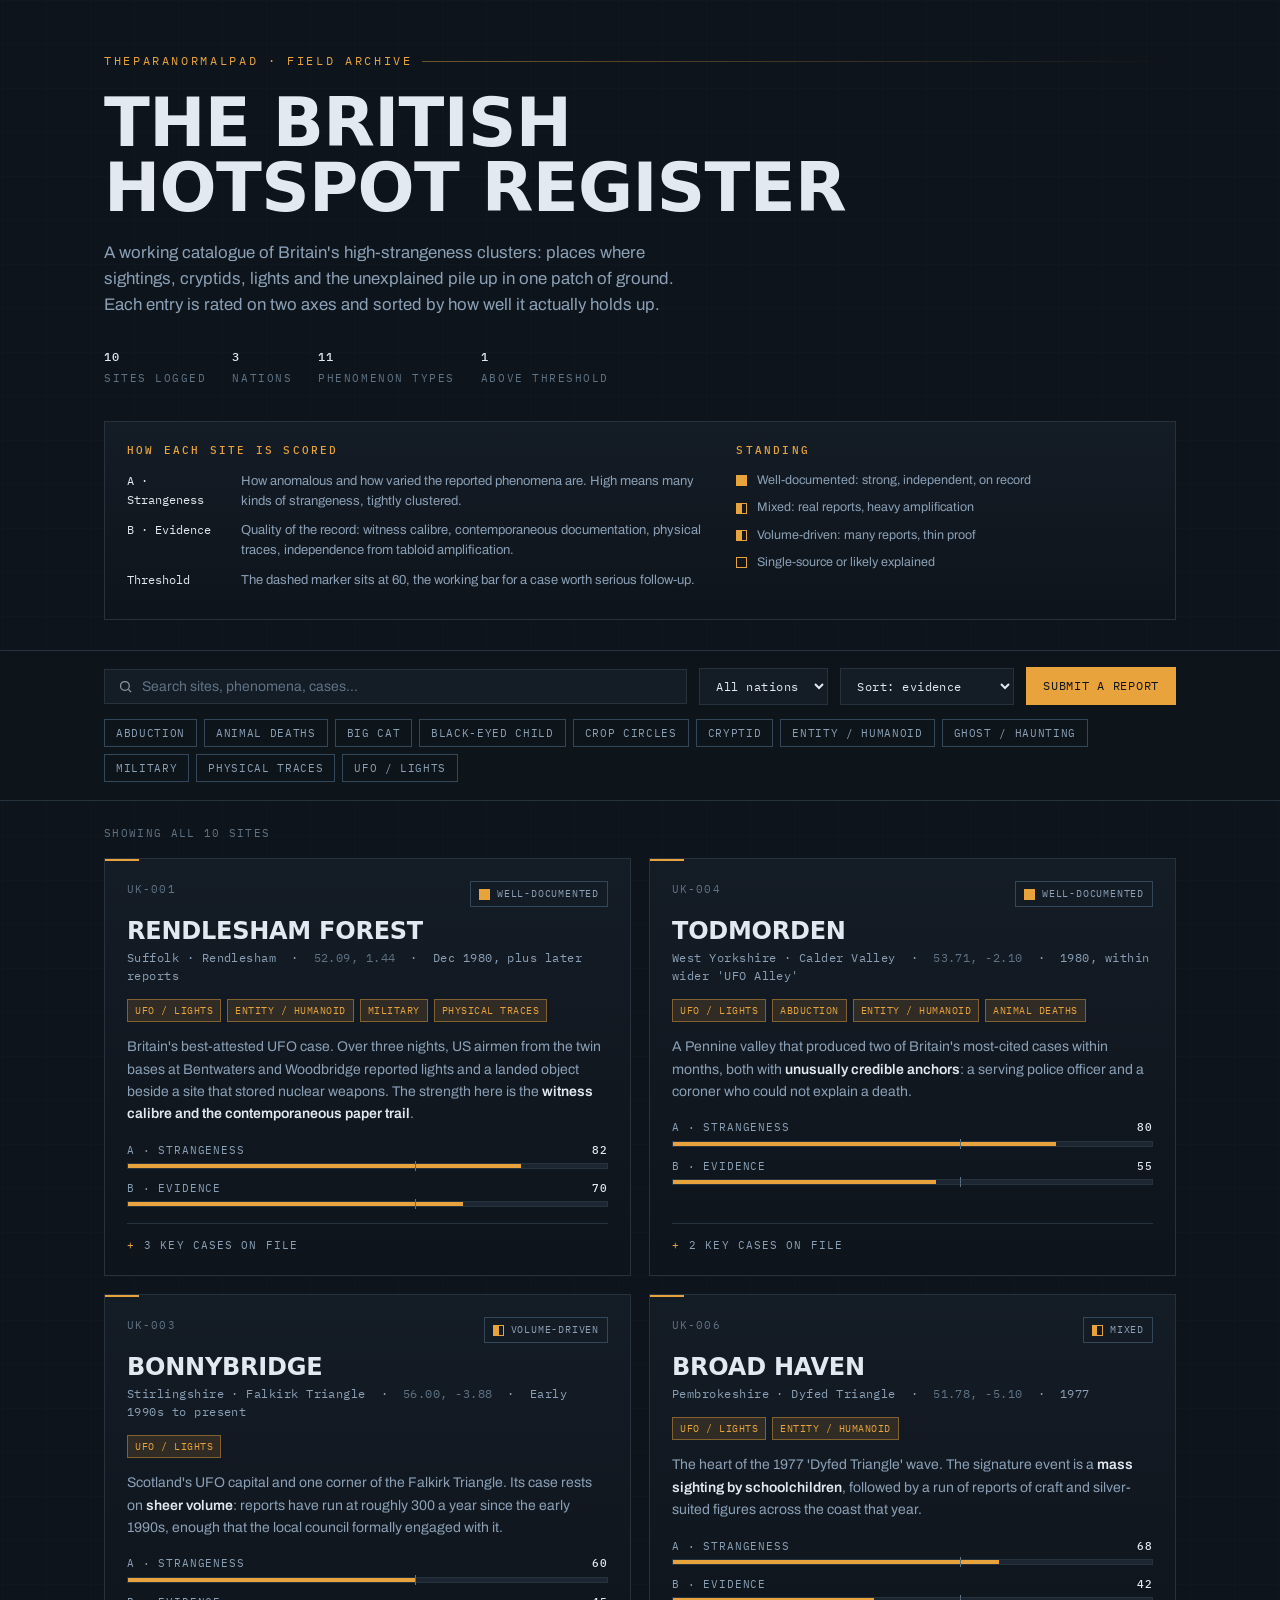
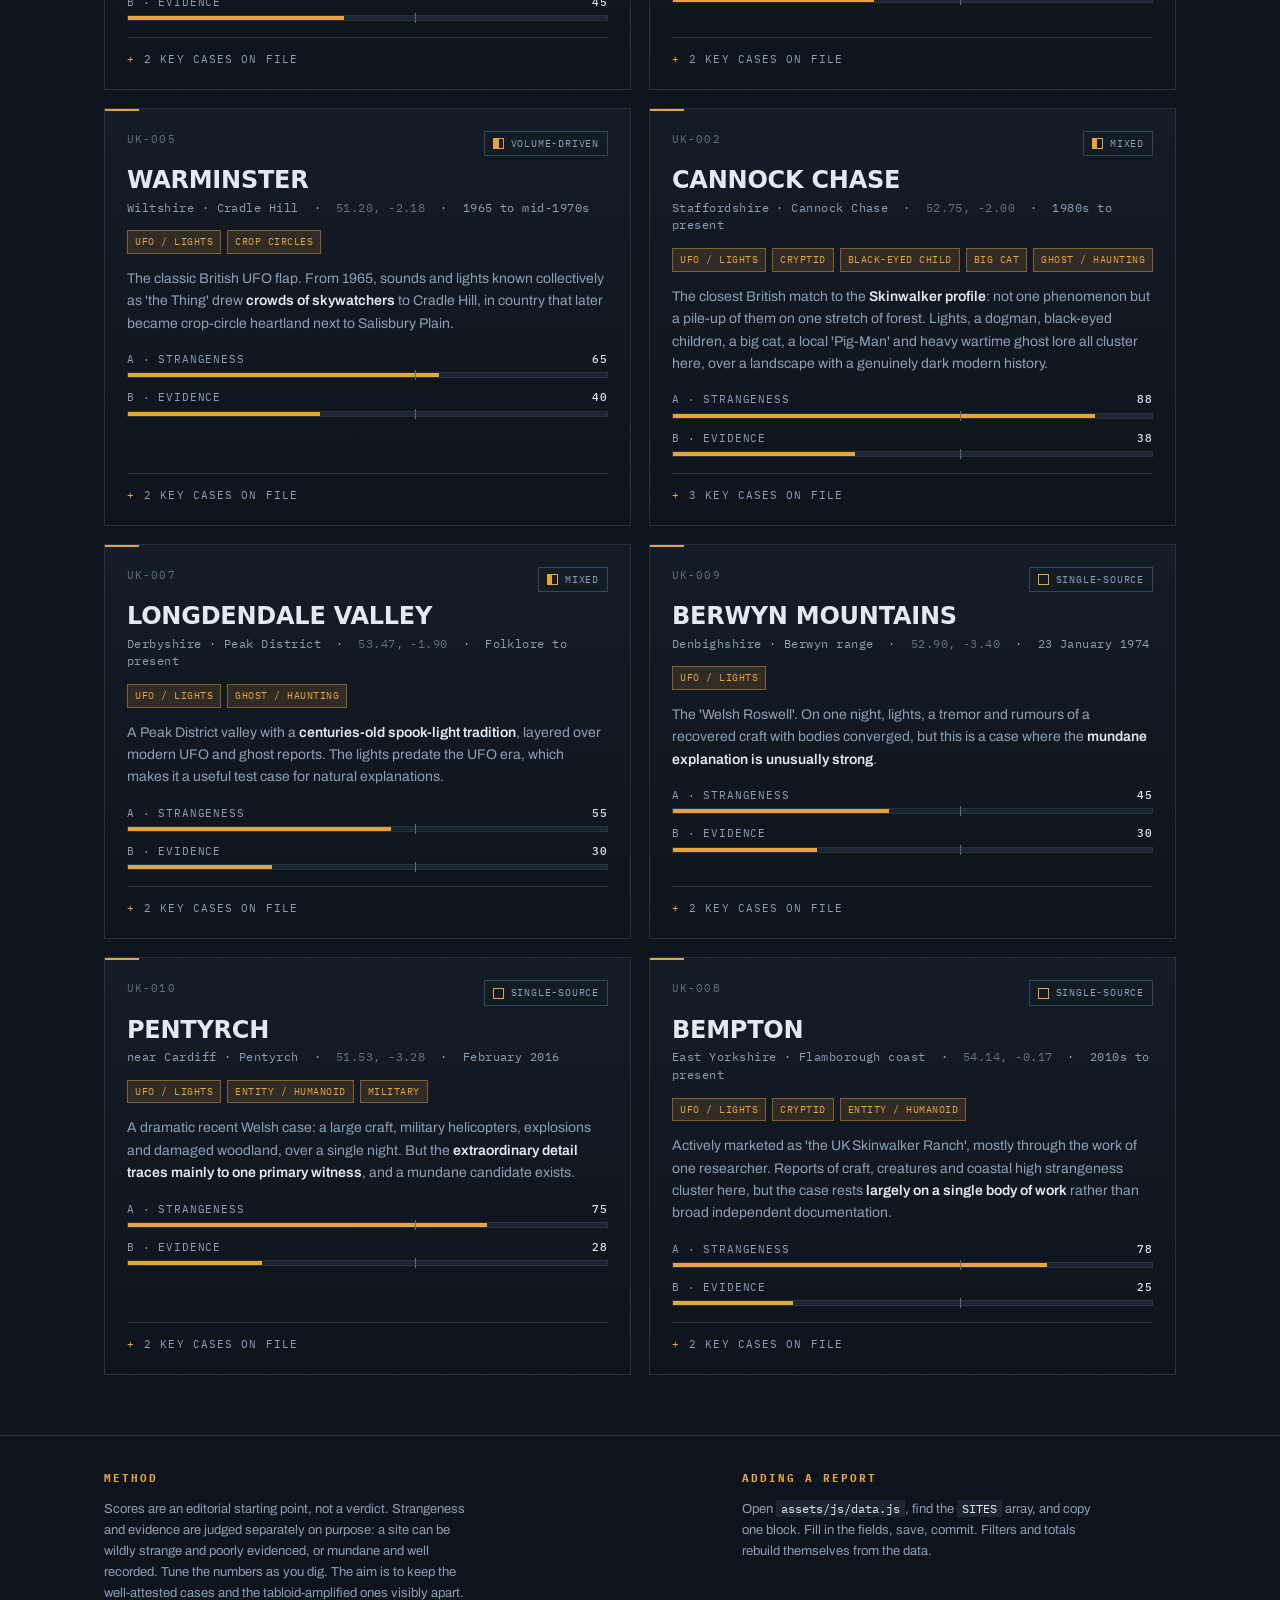
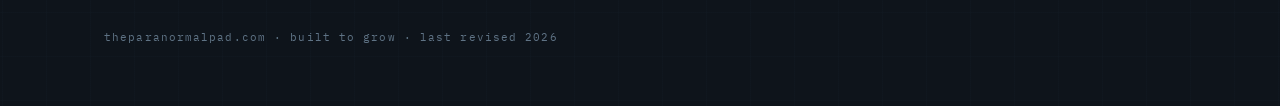
==== commit 8358c4c8: "Add "Submit a report" link to the controls bar report.html existed but nothing on index.html linked " ====
--- a/index.html
+++ b/index.html
@@ -57,6 +57,7 @@
       <option value="strangeness">Sort: strangeness</option>
       <option value="az">Sort: A to Z</option>
     </select>
+    <a class="report-cta" href="report.html">Submit a report</a>
   </div>
   <div class="wrap"><div class="chips" id="chips" role="group" aria-label="Filter by phenomenon"></div></div>
 </div>
--- a/assets/css/styles.css
+++ b/assets/css/styles.css
@@ -154,6 +154,23 @@
 }
 select:focus-visible{outline:2px solid var(--amber);outline-offset:1px}
 
+.report-cta{
+  margin-left:auto;
+  font-family:var(--mono);
+  font-size:12px;
+  letter-spacing:0.06em;
+  text-transform:uppercase;
+  color:var(--ink);
+  background:var(--amber);
+  border:1px solid var(--amber);
+  padding:9px 16px;
+  text-decoration:none;
+  white-space:nowrap;
+  transition:opacity .15s;
+}
+.report-cta:hover{opacity:0.9}
+.report-cta:focus-visible{outline:2px solid var(--paper);outline-offset:2px}
+
 .chips{display:flex;flex-wrap:wrap;gap:7px;padding:14px 0 2px}
 .chip{
   font-family:var(--mono);
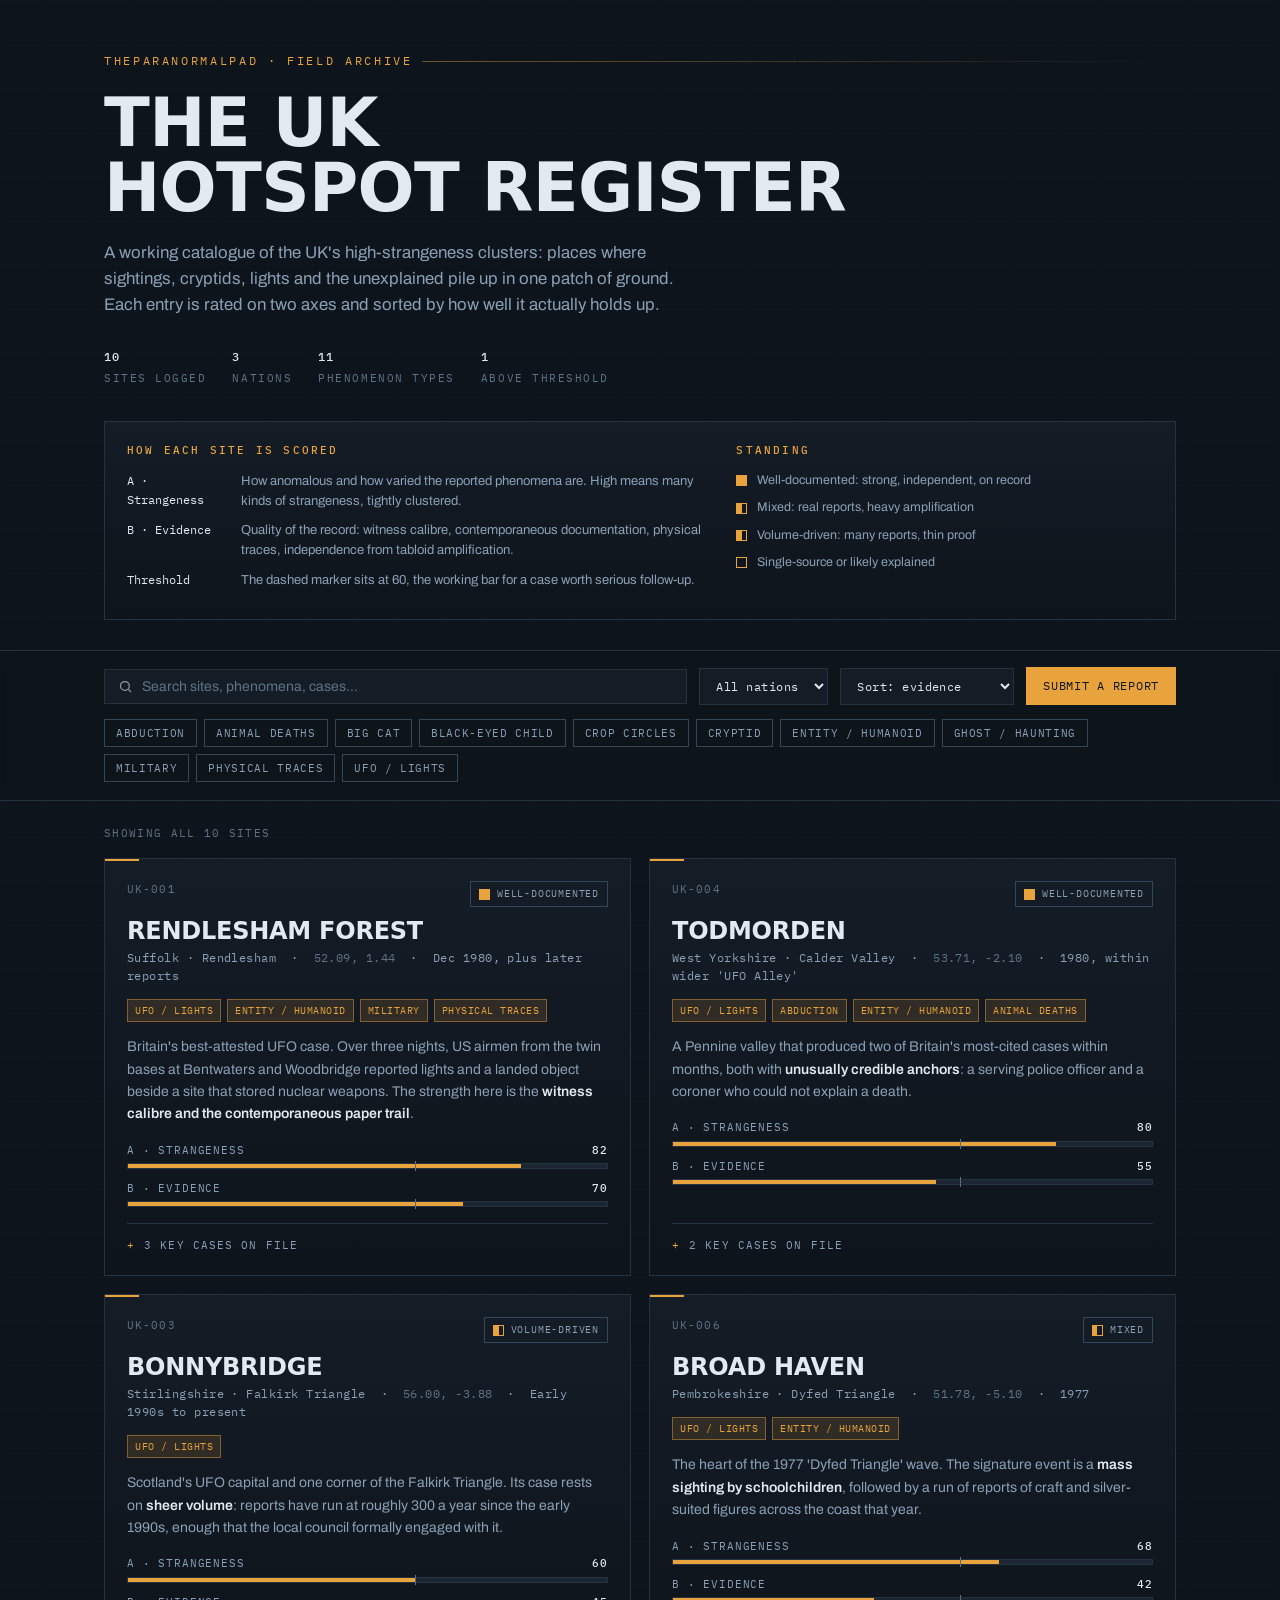
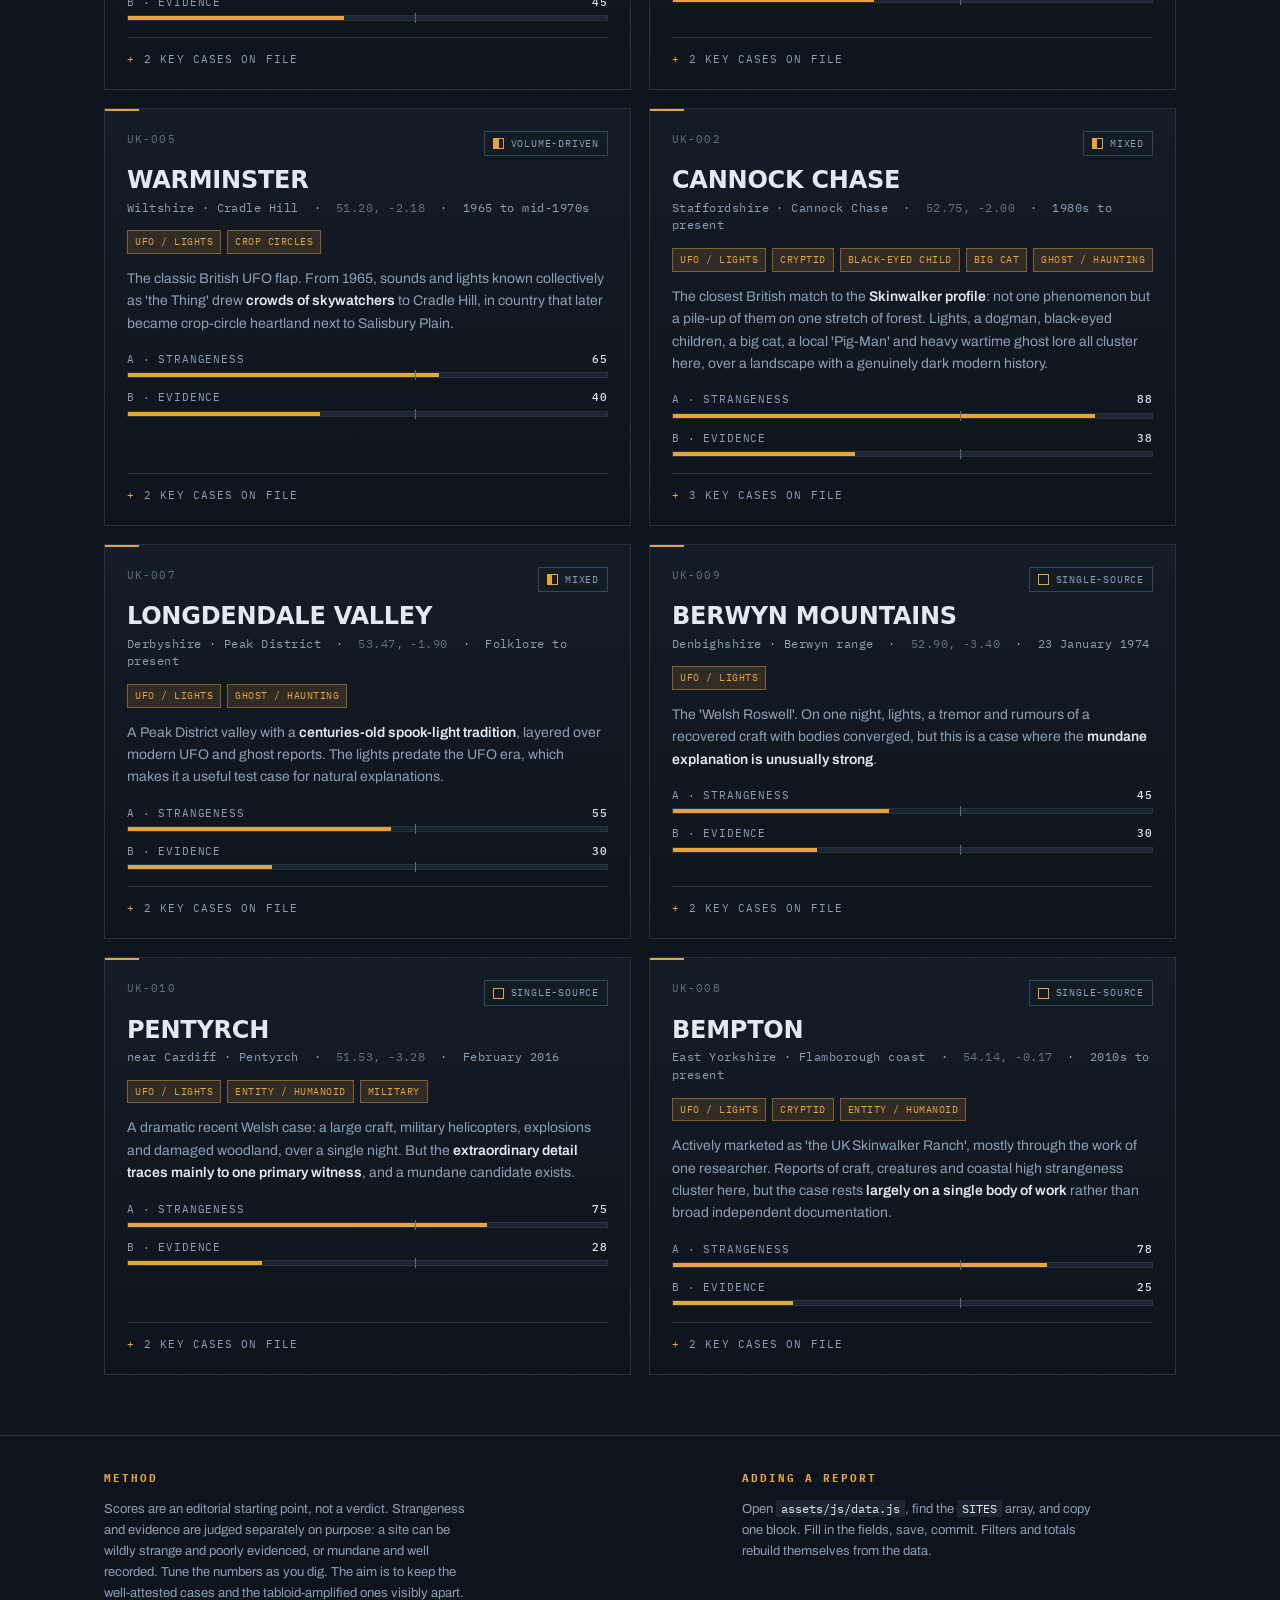
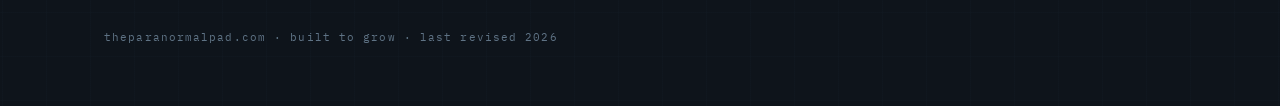
==== commit aad018d0: "Rebrand: The British Hotspot Register -> The UK Hotspot Register Renames the project across every fi" ====
--- a/index.html
+++ b/index.html
@@ -3,8 +3,8 @@
 <head>
 <meta charset="UTF-8" />
 <meta name="viewport" content="width=device-width, initial-scale=1.0" />
-<title>The British Hotspot Register</title>
-<meta name="description" content="A working field catalogue of Britain's high-strangeness clusters, rated for strangeness and evidence quality." />
+<title>The UK Hotspot Register</title>
+<meta name="description" content="A working field catalogue of the UK's high-strangeness clusters, rated for strangeness and evidence quality." />
 <link rel="preconnect" href="https://fonts.googleapis.com" />
 <link rel="preconnect" href="https://fonts.gstatic.com" crossorigin />
 <link href="https://fonts.googleapis.com/css2?family=Archivo:wght@400;500;600&family=Archivo+Expanded:wght@600;700;800&family=IBM+Plex+Mono:wght@400;500&display=swap" rel="stylesheet" />
@@ -15,8 +15,8 @@
 <header>
   <div class="wrap">
     <div class="eyebrow">theparanormalpad · field archive</div>
-    <h1>The British<br />Hotspot Register</h1>
-    <p class="lede">A working catalogue of Britain's high-strangeness clusters: places where sightings, cryptids, lights and the unexplained pile up in one patch of ground. Each entry is rated on two axes and sorted by how well it actually holds up.</p>
+    <h1>The UK<br />Hotspot Register</h1>
+    <p class="lede">A working catalogue of the UK's high-strangeness clusters: places where sightings, cryptids, lights and the unexplained pile up in one patch of ground. Each entry is rated on two axes and sorted by how well it actually holds up.</p>
 
     <div class="readout" id="readout"></div>
 
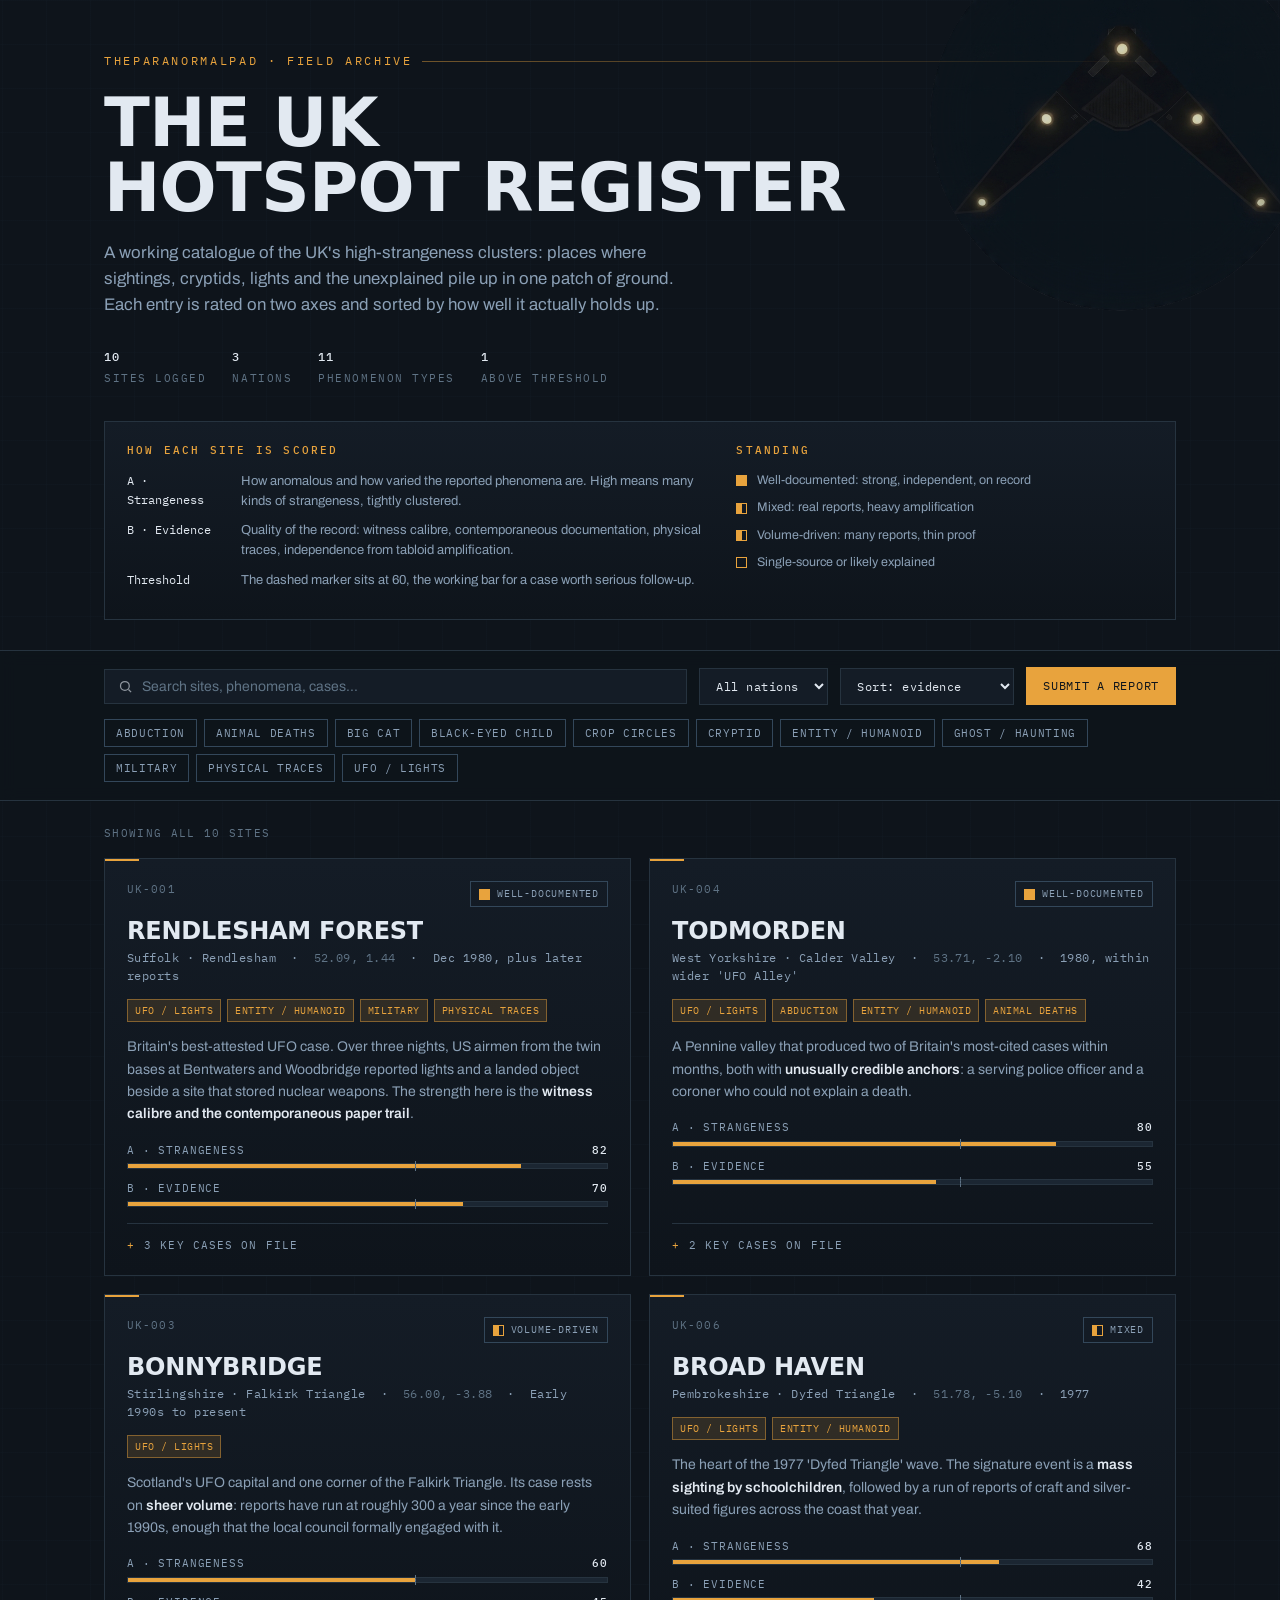
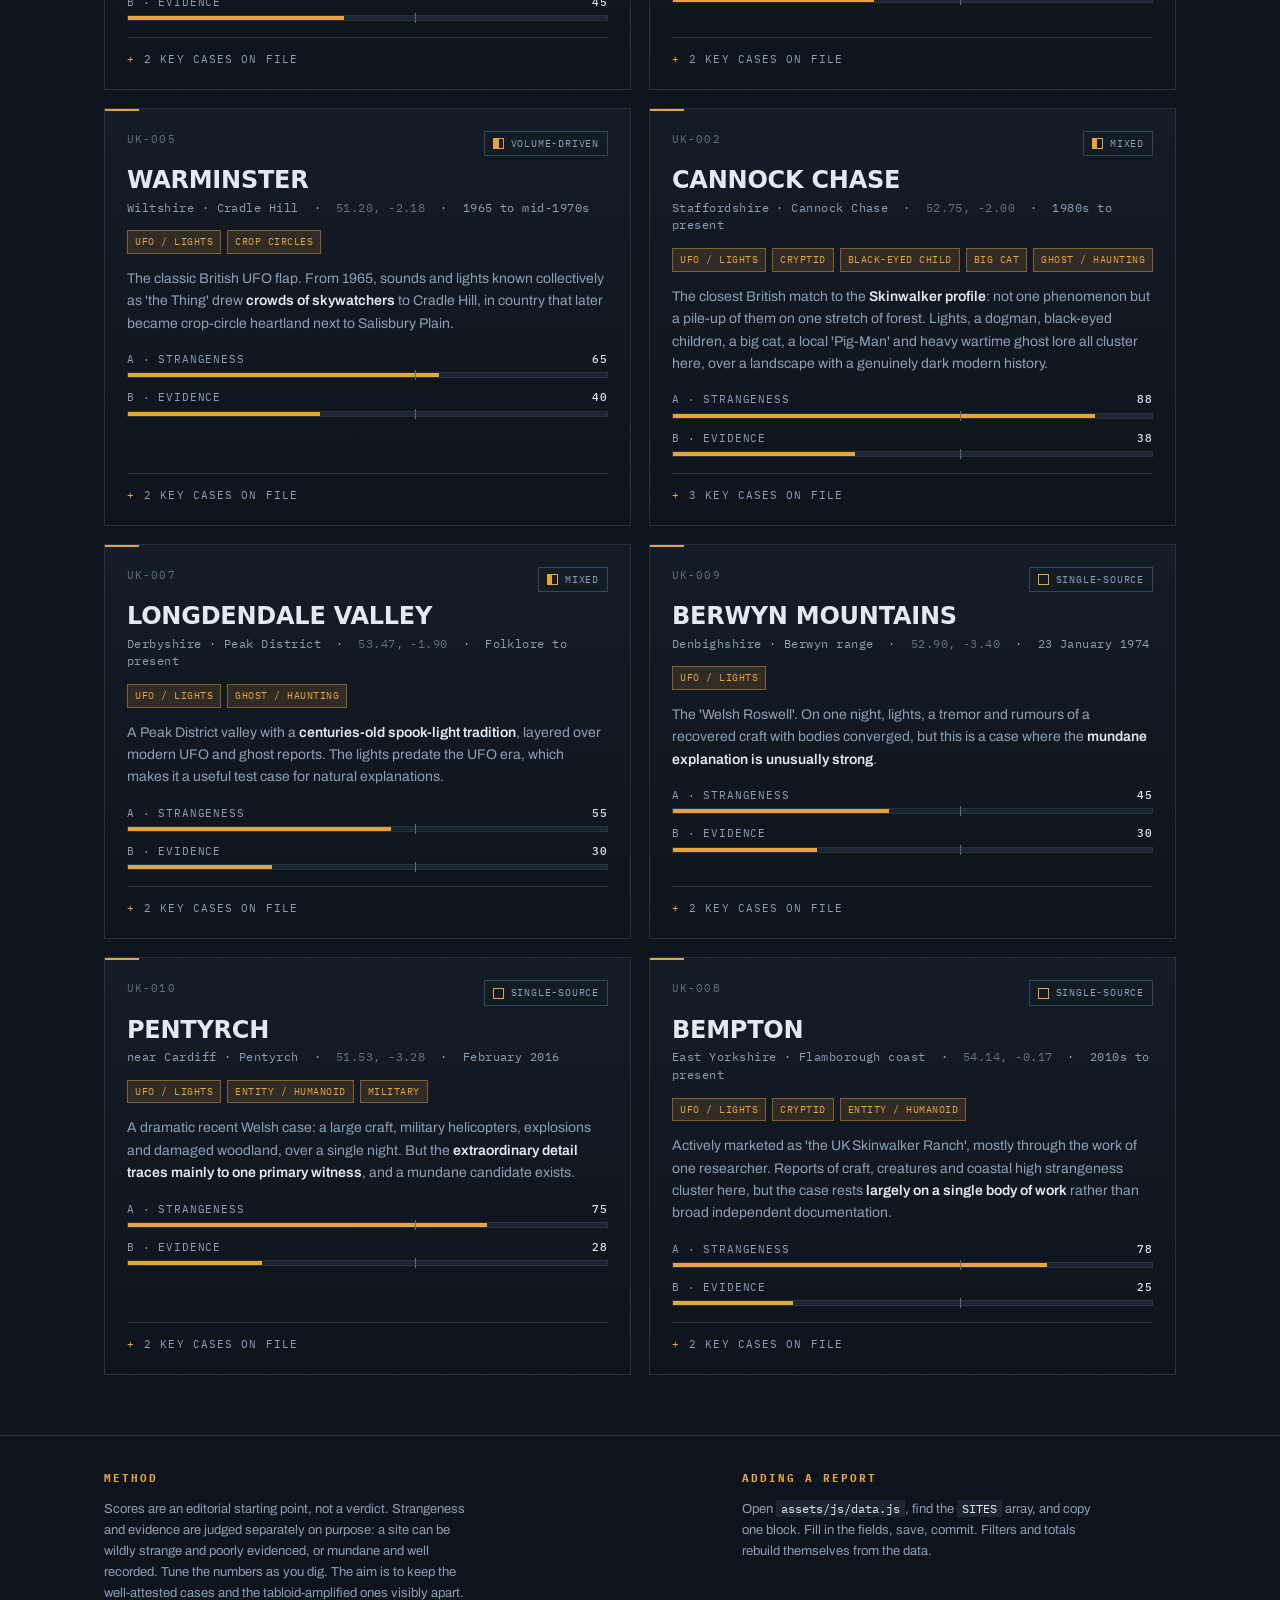
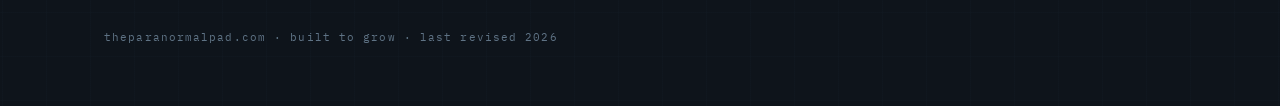
==== commit 8900ab28: "Add hero glyph decoration to the top-right of the masthead assets/img/hero-glyph.png (resized/optimi" ====
--- a/index.html
+++ b/index.html
@@ -13,6 +13,7 @@
 <body>
 
 <header>
+  <div class="hero-glyph" aria-hidden="true"></div>
   <div class="wrap">
     <div class="eyebrow">theparanormalpad · field archive</div>
     <h1>The UK<br />Hotspot Register</h1>
--- a/assets/css/styles.css
+++ b/assets/css/styles.css
@@ -41,6 +41,25 @@
   border-bottom:1px solid var(--line);
   padding:52px 0 30px;
   position:relative;
+  overflow:hidden;
+}
+.hero-glyph{
+  position:absolute;
+  top:-120px;
+  right:-80px;
+  width:480px;
+  height:480px;
+  background-image:url("../img/hero-glyph.png");
+  background-size:contain;
+  background-repeat:no-repeat;
+  -webkit-mask-image:radial-gradient(circle,#000 45%,transparent 72%);
+  mask-image:radial-gradient(circle,#000 45%,transparent 72%);
+  opacity:0.8;
+  pointer-events:none;
+  z-index:-1;
+}
+@media (max-width:820px){
+  .hero-glyph{display:none}
 }
 .eyebrow{
   font-family:var(--mono);
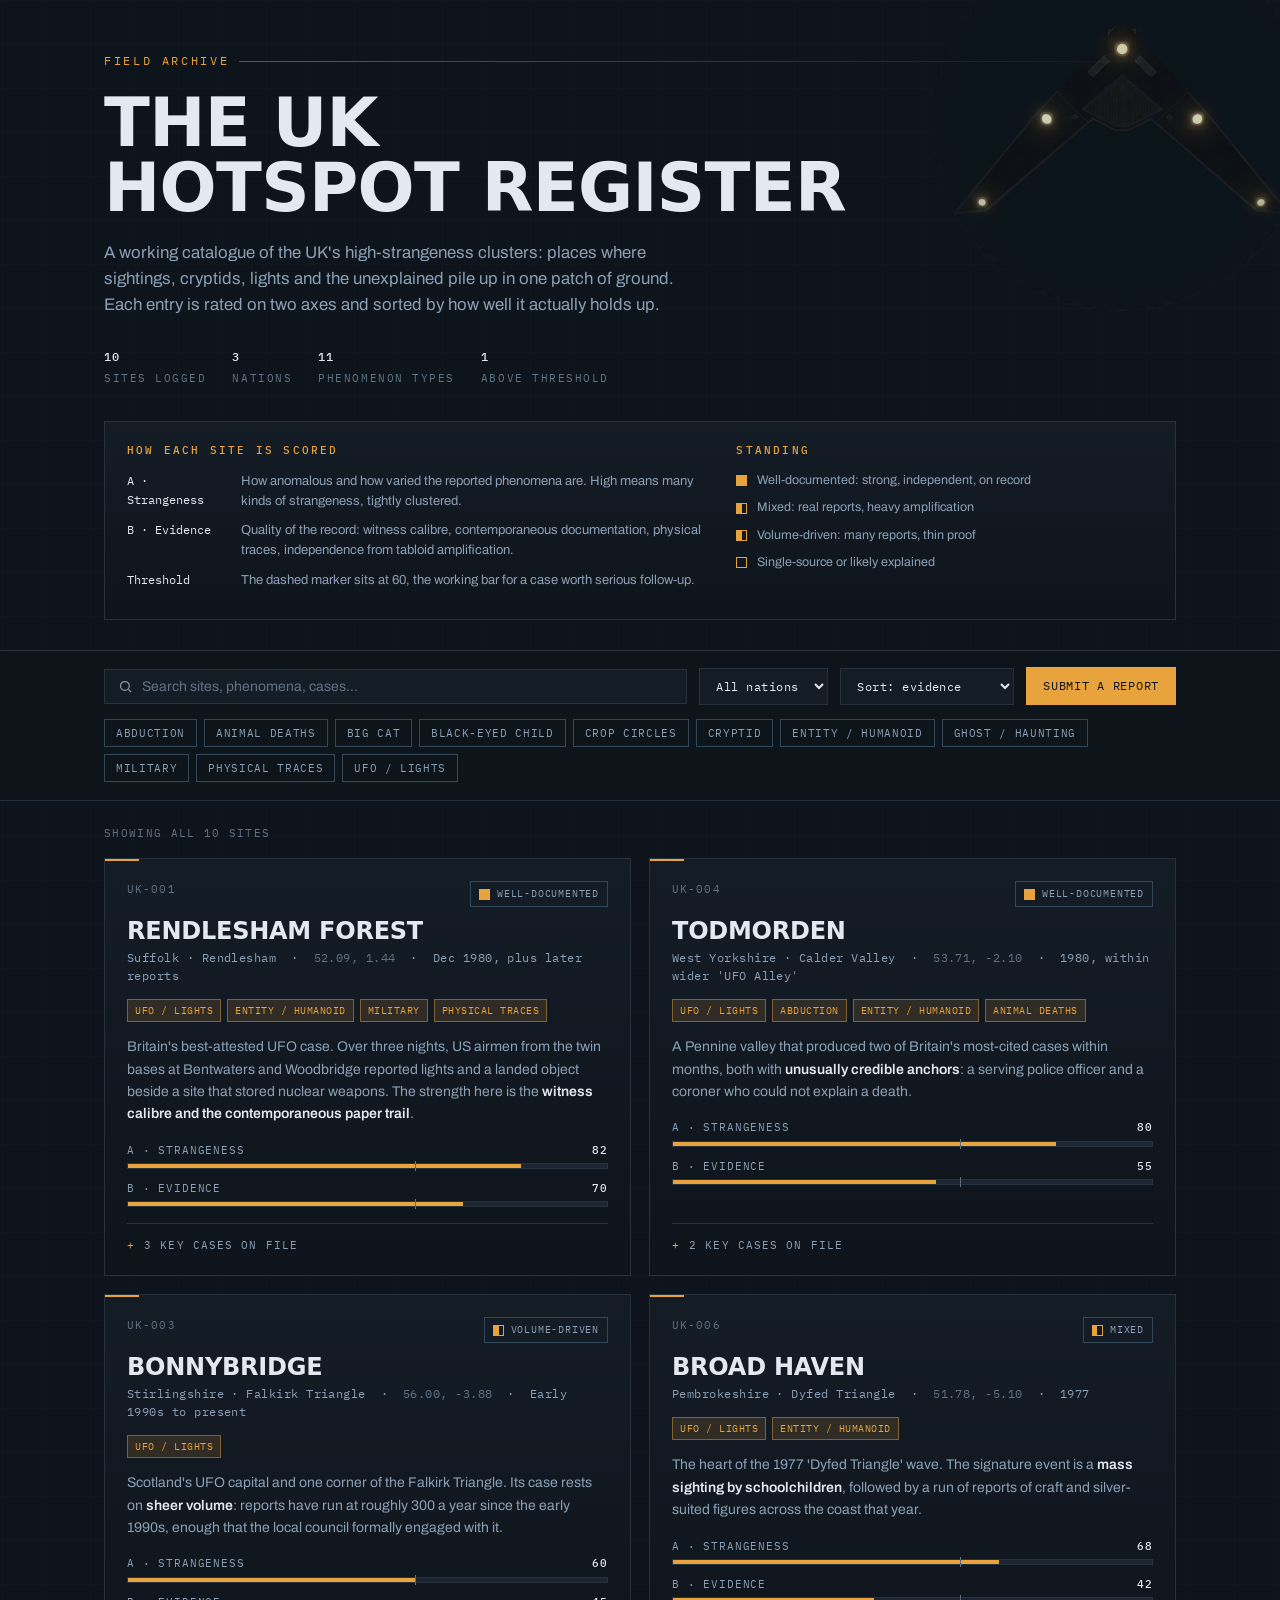
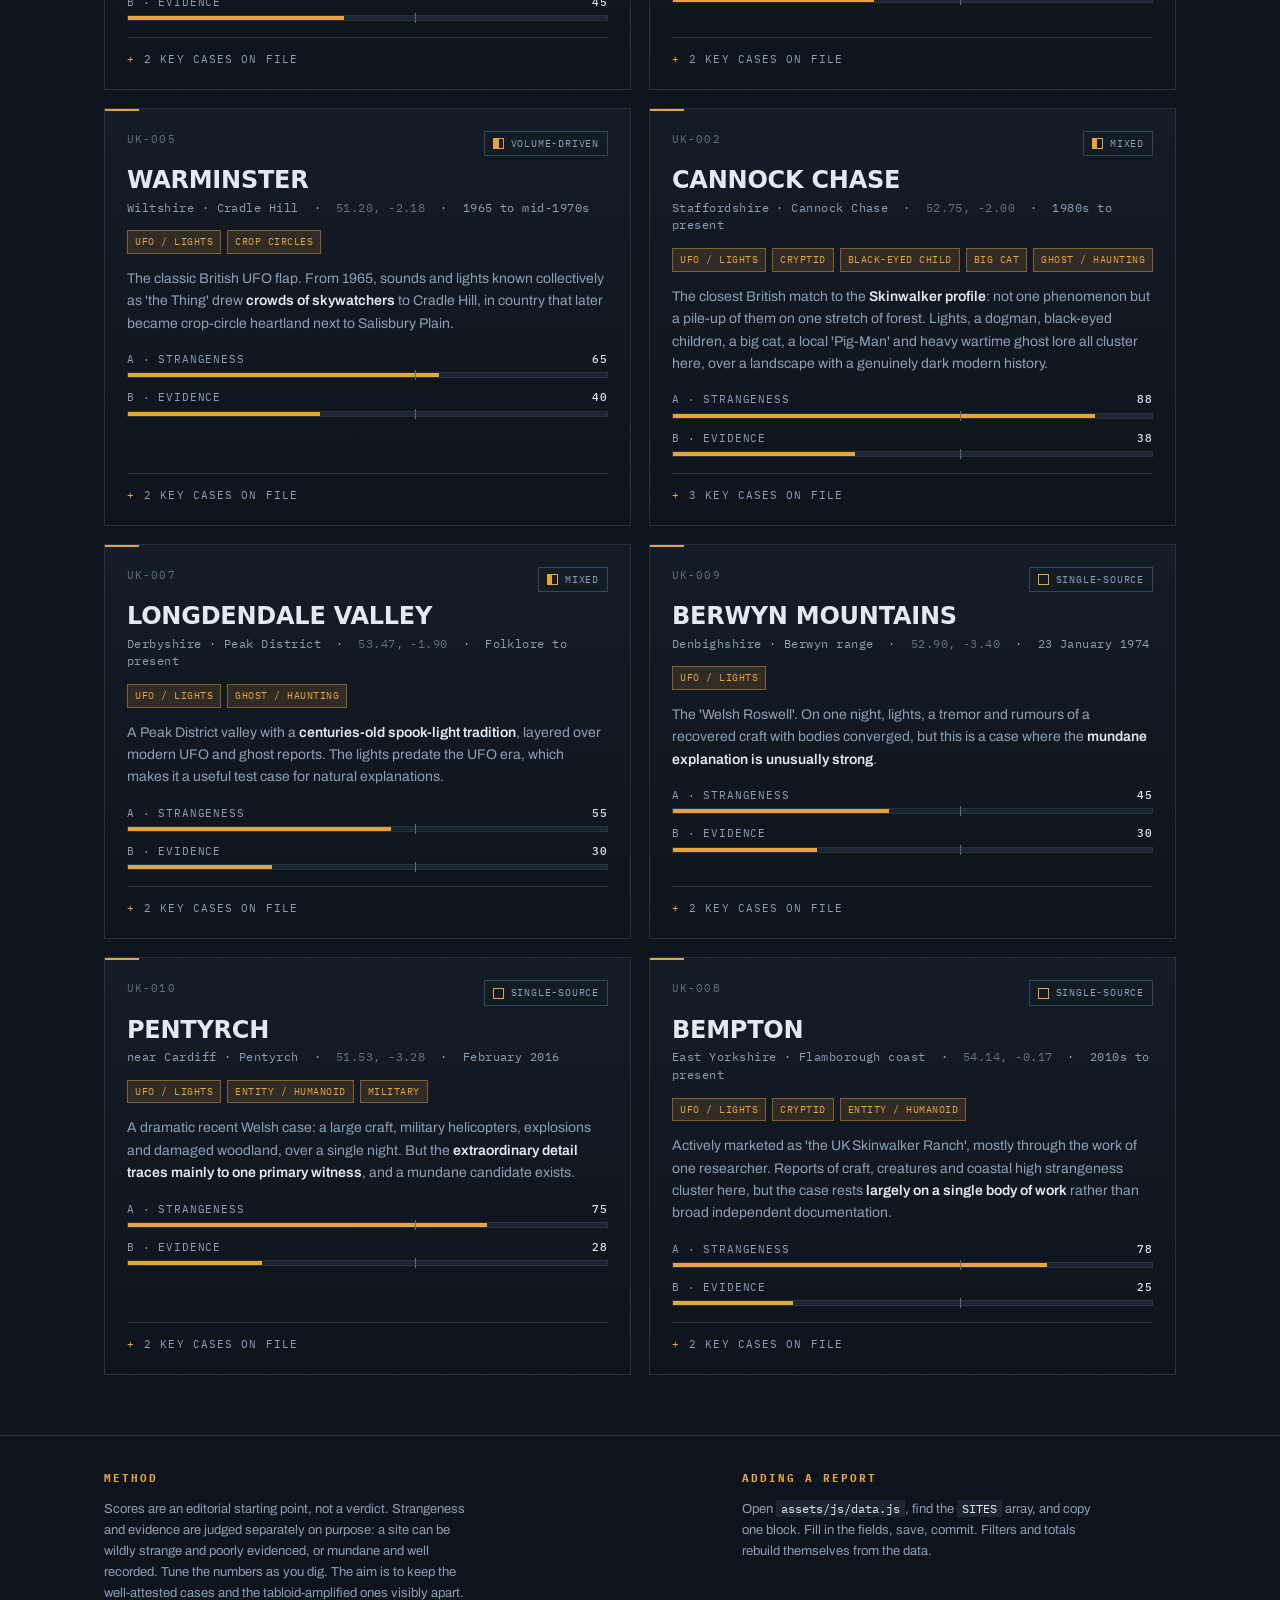
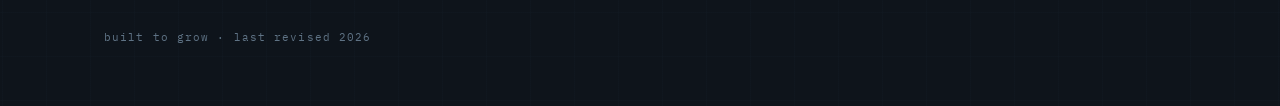
==== commit 82242b16: "Remove all references to theparanormalpad The site is no longer positioned as part of theparanormalp" ====
--- a/index.html
+++ b/index.html
@@ -15,7 +15,7 @@
 <header>
   <div class="hero-glyph" aria-hidden="true"></div>
   <div class="wrap">
-    <div class="eyebrow">theparanormalpad · field archive</div>
+    <div class="eyebrow">field archive</div>
     <h1>The UK<br />Hotspot Register</h1>
     <p class="lede">A working catalogue of the UK's high-strangeness clusters: places where sightings, cryptids, lights and the unexplained pile up in one patch of ground. Each entry is rated on two axes and sorted by how well it actually holds up.</p>
 
@@ -82,7 +82,7 @@
         <p>Open <code>assets/js/data.js</code>, find the <code>SITES</code> array, and copy one block. Fill in the fields, save, commit. Filters and totals rebuild themselves from the data.</p>
       </div>
     </div>
-    <div class="brand">theparanormalpad.com · built to grow · last revised 2026</div>
+    <div class="brand">built to grow · last revised 2026</div>
   </div>
 </footer>
 
